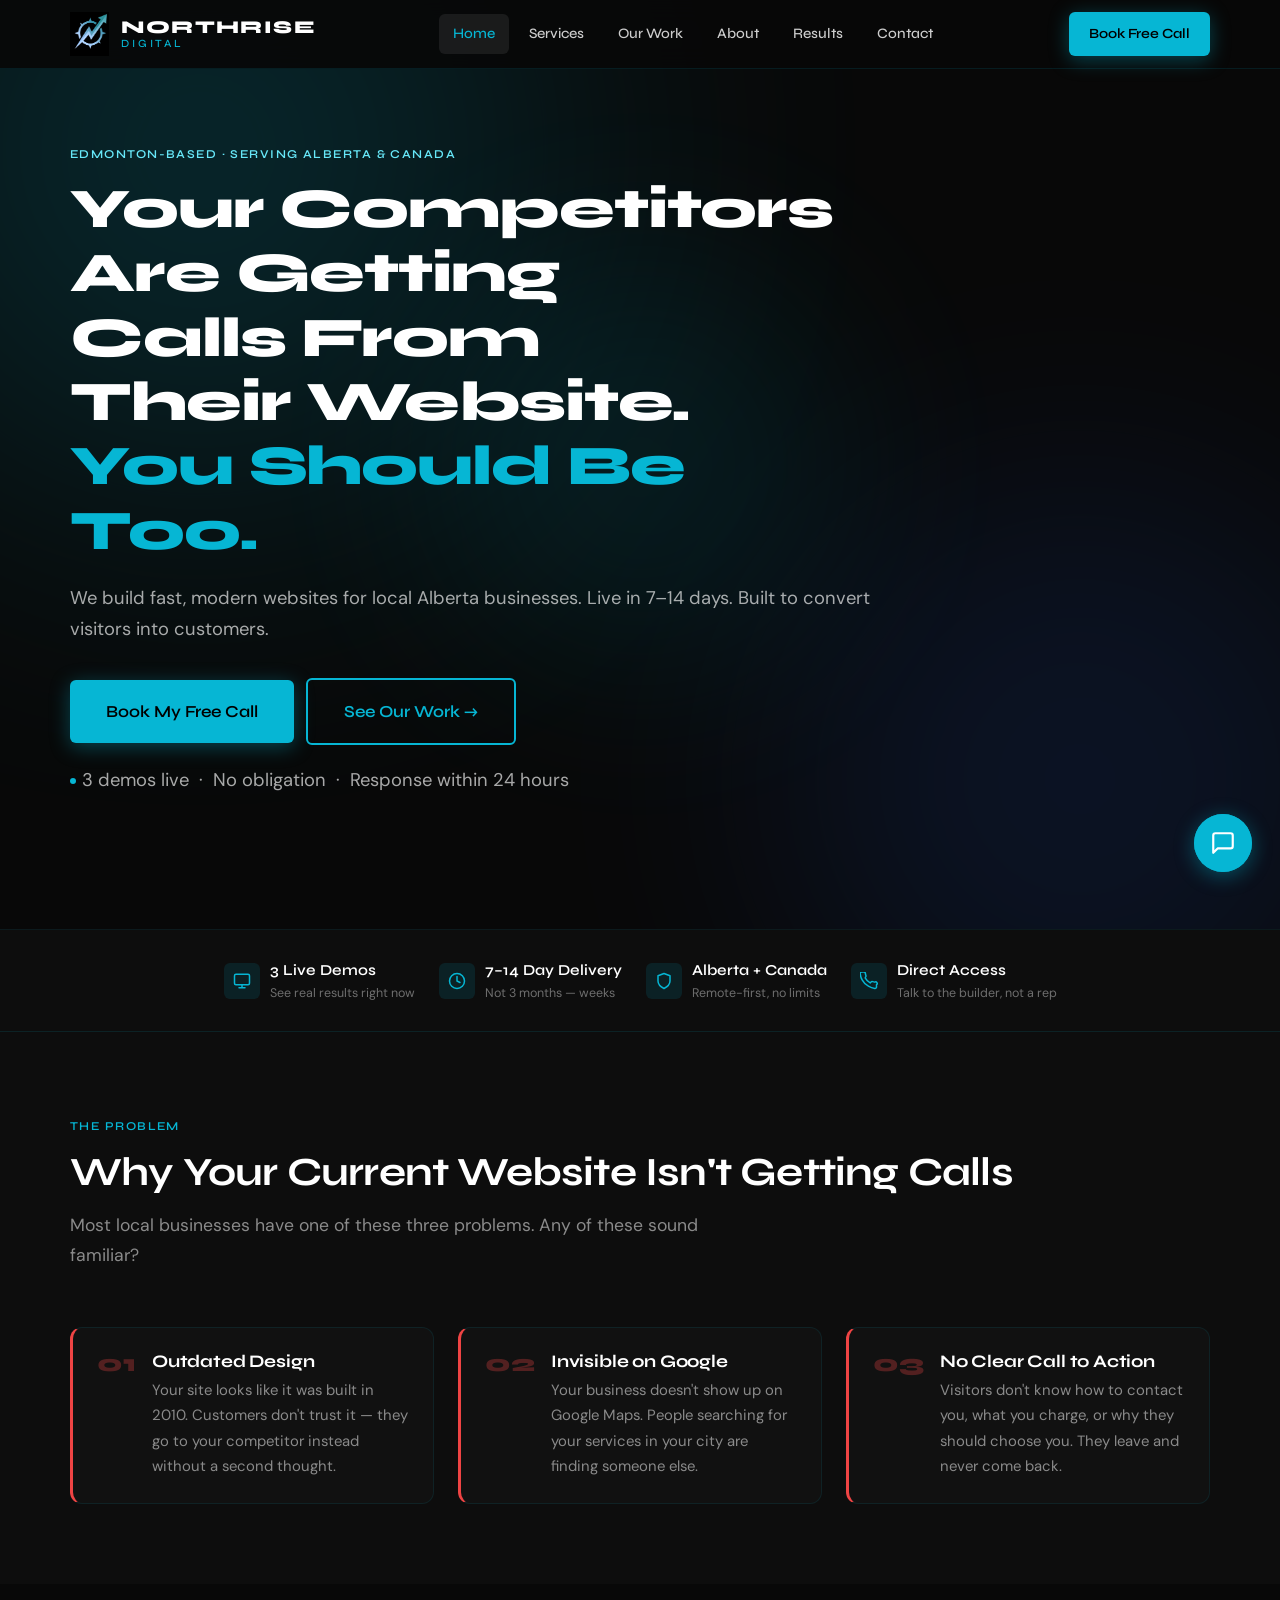
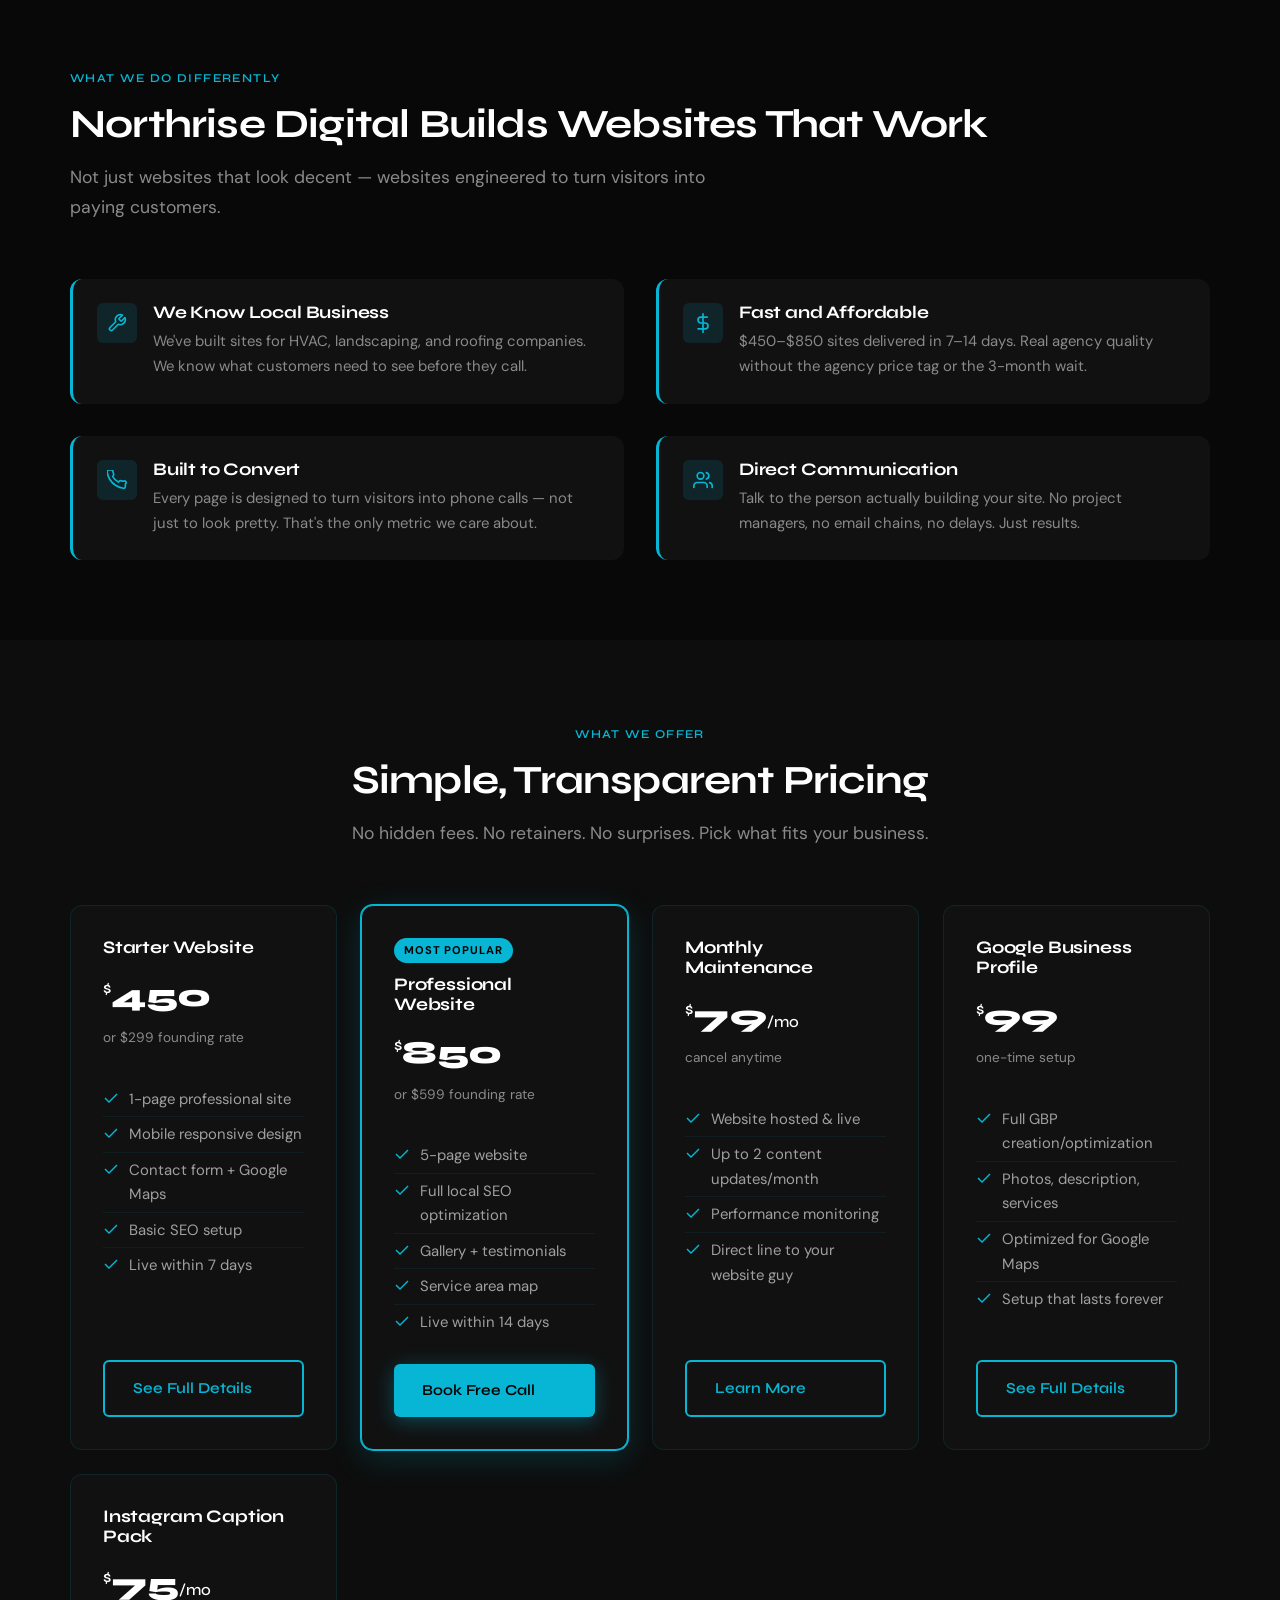
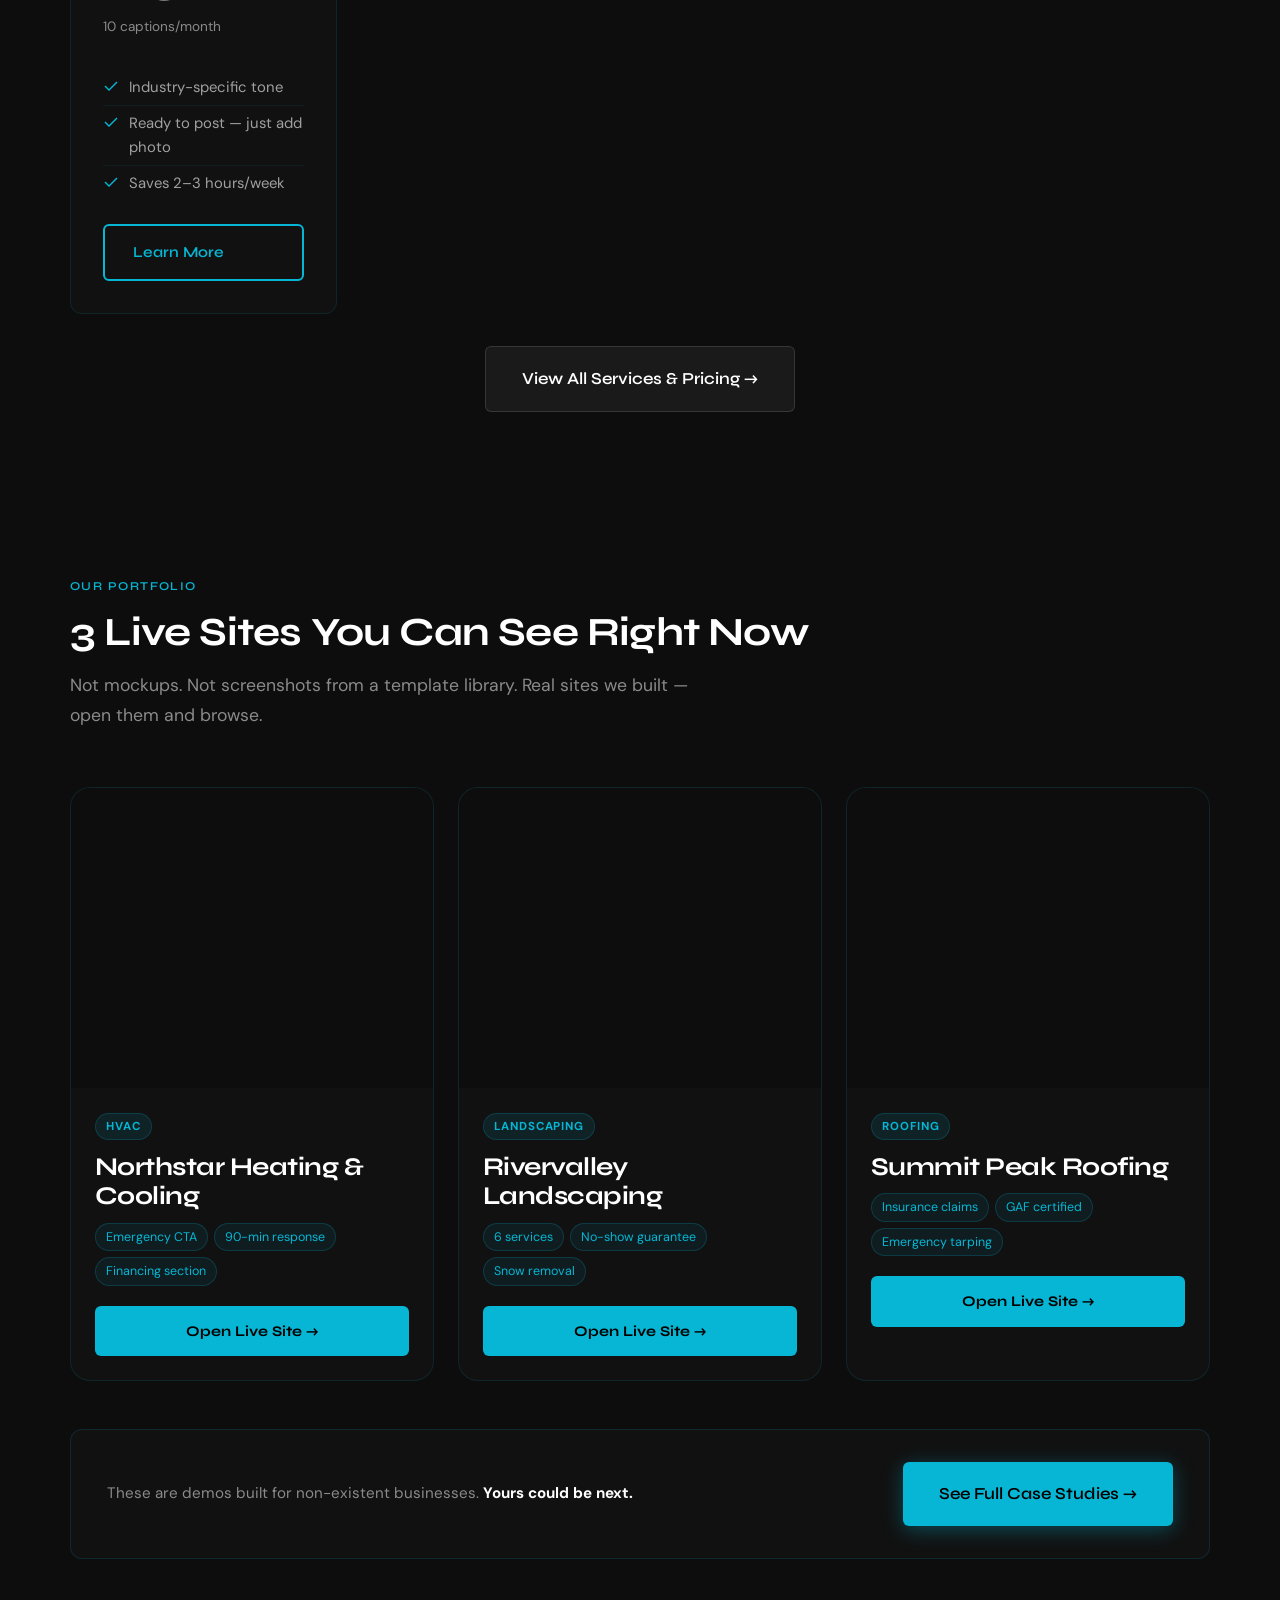
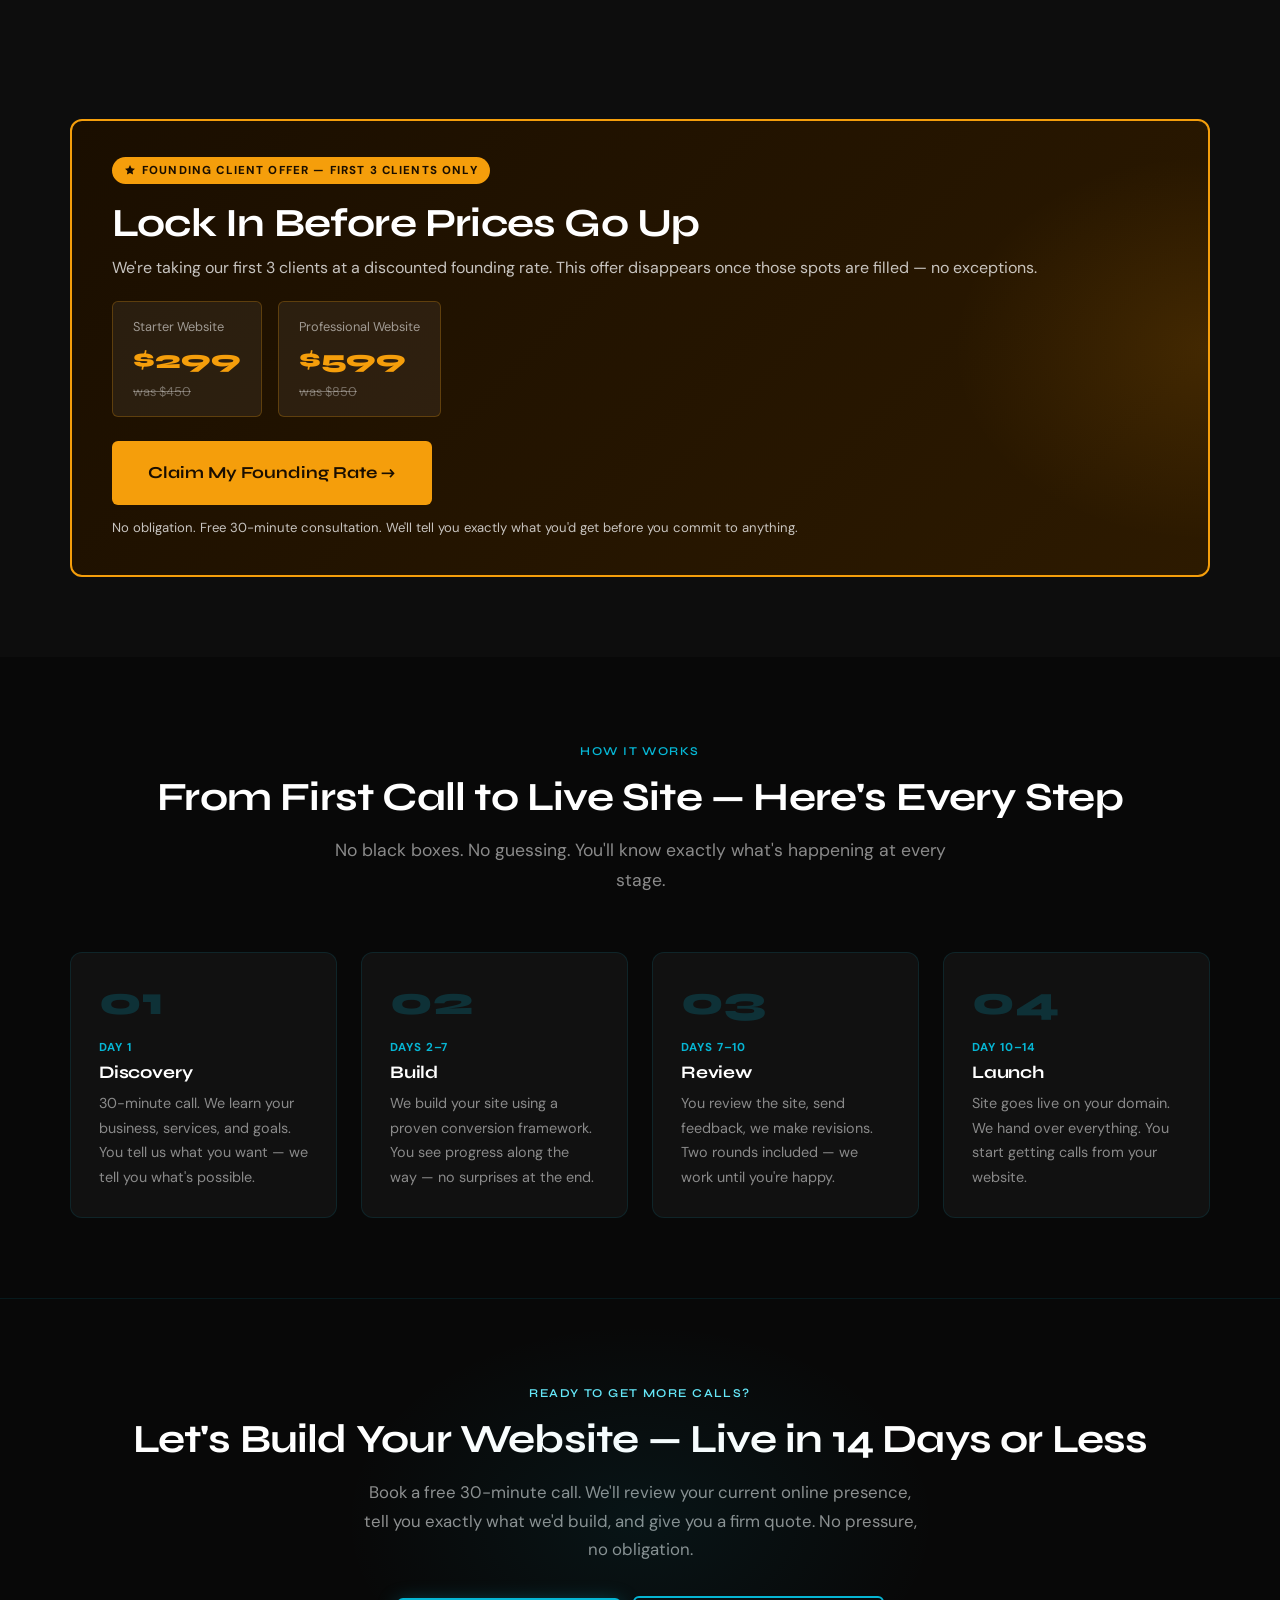
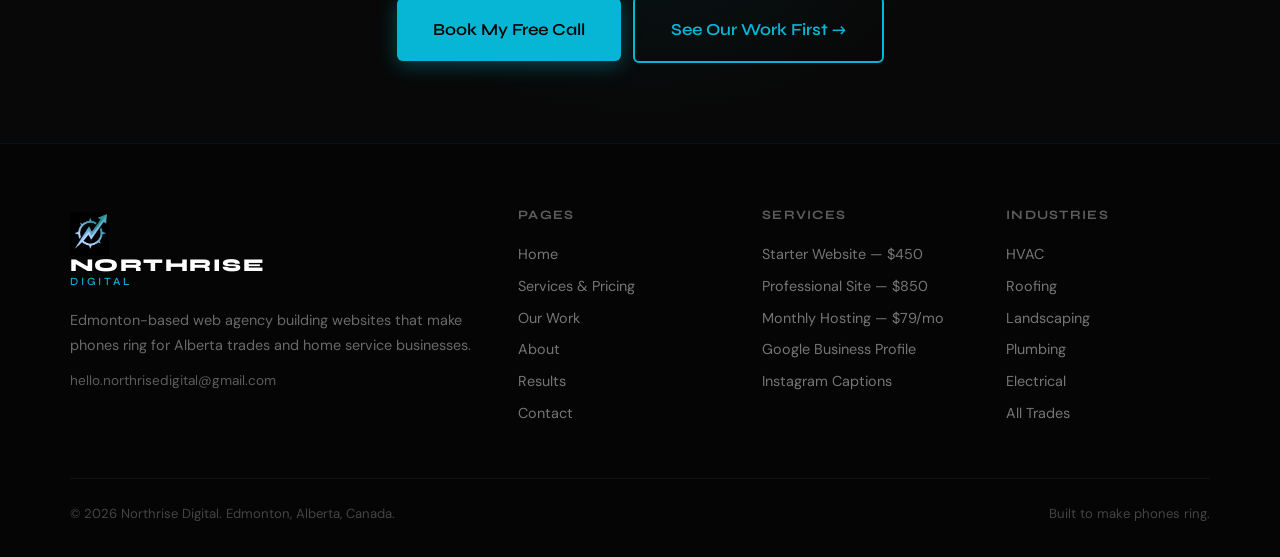
==== index.html @ 8c1fa291 "Initial build: Northrise Digital agency site" ====
<!DOCTYPE html>
<html lang="en">
<head>
  <meta charset="UTF-8">
  <meta name="viewport" content="width=device-width, initial-scale=1.0">
  <title>Web Design for Alberta Trades &amp; Home Service Businesses | Northrise Digital</title>
  <meta name="description" content="Edmonton agency building websites for Alberta trades and home service businesses. Sites from $450, live in 7 days. HVAC, roofing, landscaping specialists.">
  <meta name="keywords" content="web design Edmonton, web design Alberta, website for HVAC company, website for roofing company, trades website design, affordable website Edmonton">
  <link rel="canonical" href="https://northrisedigital.ca/index.html">

  <!-- Open Graph -->
  <meta property="og:type" content="website">
  <meta property="og:url" content="https://northrisedigital.ca/">
  <meta property="og:title" content="Web Design for Alberta Trades &amp; Home Service Businesses | Northrise Digital">
  <meta property="og:description" content="Edmonton agency building websites for Alberta trades and home service businesses. Sites from $450, live in 7 days.">
  <meta property="og:image" content="https://northrisedigital.ca/og-image.png">
  <!-- Twitter Card -->
  <meta name="twitter:card" content="summary_large_image">
  <meta name="twitter:title" content="Northrise Digital — Websites That Make Phones Ring">
  <meta name="twitter:description" content="Edmonton-based web agency for Alberta trades. Sites from $450, live in 7 days.">

  <!-- Fonts -->
  <link rel="preconnect" href="https://fonts.googleapis.com">
  <link rel="preconnect" href="https://fonts.gstatic.com" crossorigin>
  <link href="https://fonts.googleapis.com/css2?family=Syne:wght@600;700;800&family=DM+Sans:wght@300;400;500;600&display=swap" rel="stylesheet">
  <link rel="stylesheet" href="style.css">

  <!-- Schema: LocalBusiness + ProfessionalService -->
  <script type="application/ld+json">
  {
    "@context": "https://schema.org",
    "@type": ["LocalBusiness", "ProfessionalService"],
    "name": "Northrise Digital",
    "description": "Edmonton-based web design agency building websites for Alberta trades and home service businesses.",
    "url": "https://northrisedigital.ca",
    "email": "hello.northrisedigital@gmail.com",
    "address": {
      "@type": "PostalAddress",
      "addressLocality": "Edmonton",
      "addressRegion": "AB",
      "addressCountry": "CA"
    },
    "areaServed": ["Edmonton", "Calgary", "Red Deer", "Lethbridge", "Medicine Hat", "Grande Prairie", "Fort McMurray", "Alberta", "Canada"],
    "serviceType": "Web Design",
    "priceRange": "$450 – $850",
    "foundingDate": "2026",
    "sameAs": []
  }
  </script>
</head>
<body>

<!-- ===== HEADER ===== -->
<header class="site-header" role="banner">
  <div class="container">
    <div class="header-inner">
      <a href="index.html" class="logo-link">
        <img src="images/logo.png" alt="Northrise Digital" class="logo-img">
        <div class="logo-text-wrap">
          <span class="logo-name">NORTHRISE</span>
          <span class="logo-sub">DIGITAL</span>
        </div>
      </a>
      <nav class="nav" aria-label="Main navigation">
        <a href="index.html">Home</a>
        <a href="services.html">Services</a>
        <a href="work.html">Our Work</a>
        <a href="about.html">About</a>
        <a href="testimonials.html">Results</a>
        <a href="contact.html">Contact</a>
      </nav>
      <a href="contact.html" class="btn btn-primary btn-sm header-cta">Book Free Call</a>
      <button class="hamburger" aria-label="Open menu" aria-expanded="false">
        <span></span><span></span><span></span>
      </button>
    </div>
  </div>
  <nav class="mobile-menu" aria-label="Mobile navigation">
    <a href="index.html">Home</a>
    <a href="services.html">Services</a>
    <a href="work.html">Our Work</a>
    <a href="about.html">About</a>
    <a href="testimonials.html">Results</a>
    <a href="contact.html">Contact</a>
    <a href="contact.html" class="btn btn-primary">Book My Free Call</a>
  </nav>
</header>

<!-- ===== HERO ===== -->
<main>
<section class="hero" aria-labelledby="hero-headline">
  <div class="orb orb-1" aria-hidden="true"></div>
  <div class="orb orb-2" aria-hidden="true"></div>
  <div class="orb orb-3" aria-hidden="true"></div>
  <div class="container">
    <div class="hero-inner">
      <div class="hero-content fade-up">
        <span class="eyebrow eyebrow--light">Edmonton-Based · Serving Alberta &amp; Canada</span>
        <h1 id="hero-headline">Your Competitors Are Getting Calls From Their Website.<br><span>You Should Be Too.</span></h1>
        <p>We build fast, modern websites for local Alberta businesses. Live in 7–14 days. Built to convert visitors into customers.</p>
        <div class="btn-group">
          <a href="contact.html" class="btn btn-primary btn-lg">Book My Free Call</a>
          <a href="work.html" class="btn btn-secondary btn-lg">See Our Work →</a>
        </div>
        <p class="hero-trust">3 demos live &nbsp;·&nbsp; No obligation &nbsp;·&nbsp; Response within 24 hours</p>
      </div>
    </div>
  </div>
</section>

<!-- ===== TRUST BAR ===== -->
<div class="trust-bar fade-up" aria-label="Key facts about Northrise Digital">
  <div class="container">
    <div class="trust-bar-inner">
      <div class="trust-item">
        <div class="trust-item__icon" aria-hidden="true">
          <svg viewBox="0 0 24 24" fill="none" stroke-width="2" stroke-linecap="round" stroke-linejoin="round"><rect x="2" y="3" width="20" height="14" rx="2"/><path d="M8 21h8M12 17v4"/></svg>
        </div>
        <div>
          <div class="trust-item__label">3 Live Demos</div>
          <div class="trust-item__sub">See real results right now</div>
        </div>
      </div>
      <div class="trust-item">
        <div class="trust-item__icon" aria-hidden="true">
          <svg viewBox="0 0 24 24" fill="none" stroke-width="2" stroke-linecap="round" stroke-linejoin="round"><circle cx="12" cy="12" r="10"/><polyline points="12 6 12 12 16 14"/></svg>
        </div>
        <div>
          <div class="trust-item__label">7–14 Day Delivery</div>
          <div class="trust-item__sub">Not 3 months — weeks</div>
        </div>
      </div>
      <div class="trust-item">
        <div class="trust-item__icon" aria-hidden="true">
          <svg viewBox="0 0 24 24" fill="none" stroke-width="2" stroke-linecap="round" stroke-linejoin="round"><path d="M12 22s8-4 8-10V5l-8-3-8 3v7c0 6 8 10 8 10z"/></svg>
        </div>
        <div>
          <div class="trust-item__label">Alberta + Canada</div>
          <div class="trust-item__sub">Remote-first, no limits</div>
        </div>
      </div>
      <div class="trust-item">
        <div class="trust-item__icon" aria-hidden="true">
          <svg viewBox="0 0 24 24" fill="none" stroke-width="2" stroke-linecap="round" stroke-linejoin="round"><path d="M22 16.92v3a2 2 0 01-2.18 2 19.79 19.79 0 01-8.63-3.07A19.5 19.5 0 013.07 10.8 19.79 19.79 0 01.22 2.18 2 2 0 012.18 0h3a2 2 0 012 1.72c.127.96.361 1.903.7 2.81a2 2 0 01-.45 2.11L6.91 7.91a16 16 0 006.61 6.61l1.27-1.27a2 2 0 012.11-.45c.907.339 1.85.573 2.81.7A2 2 0 0122 16.92z"/></svg>
        </div>
        <div>
          <div class="trust-item__label">Direct Access</div>
          <div class="trust-item__sub">Talk to the builder, not a rep</div>
        </div>
      </div>
    </div>
  </div>
</div>

<!-- ===== PROBLEM ===== -->
<section class="section section--light" aria-labelledby="problem-heading">
  <div class="container">
    <div class="section-header fade-up">
      <span class="eyebrow">The Problem</span>
      <h2 id="problem-heading">Why Your Current Website Isn't Getting Calls</h2>
      <p>Most local businesses have one of these three problems. Any of these sound familiar?</p>
    </div>
    <div class="grid-3">
      <div class="pain-card fade-up fade-up-delay-1">
        <div class="pain-card__num">01</div>
        <div>
          <h4>Outdated Design</h4>
          <p>Your site looks like it was built in 2010. Customers don't trust it — they go to your competitor instead without a second thought.</p>
        </div>
      </div>
      <div class="pain-card fade-up fade-up-delay-2">
        <div class="pain-card__num">02</div>
        <div>
          <h4>Invisible on Google</h4>
          <p>Your business doesn't show up on Google Maps. People searching for your services in your city are finding someone else.</p>
        </div>
      </div>
      <div class="pain-card fade-up fade-up-delay-3">
        <div class="pain-card__num">03</div>
        <div>
          <h4>No Clear Call to Action</h4>
          <p>Visitors don't know how to contact you, what you charge, or why they should choose you. They leave and never come back.</p>
        </div>
      </div>
    </div>
  </div>
</section>

<!-- ===== SOLUTION ===== -->
<section class="section" aria-labelledby="solution-heading">
  <div class="container">
    <div class="section-header fade-up">
      <span class="eyebrow">What We Do Differently</span>
      <h2 id="solution-heading">Northrise Digital Builds Websites That Work</h2>
      <p>Not just websites that look decent — websites engineered to turn visitors into paying customers.</p>
    </div>
    <div class="grid-2">
      <div class="solution-card">
        <div class="solution-card__icon" aria-hidden="true">
          <svg viewBox="0 0 24 24" fill="none" stroke-width="2" stroke-linecap="round" stroke-linejoin="round"><path d="M14.7 6.3a1 1 0 000 1.4l1.6 1.6a1 1 0 001.4 0l3.77-3.77a6 6 0 01-7.94 7.94l-6.91 6.91a2.12 2.12 0 01-3-3l6.91-6.91a6 6 0 017.94-7.94l-3.76 3.76z"/></svg>
        </div>
        <div>
          <h4>We Know Local Business</h4>
          <p>We've built sites for HVAC, landscaping, and roofing companies. We know what customers need to see before they call.</p>
        </div>
      </div>
      <div class="solution-card">
        <div class="solution-card__icon" aria-hidden="true">
          <svg viewBox="0 0 24 24" fill="none" stroke-width="2" stroke-linecap="round" stroke-linejoin="round"><line x1="12" y1="1" x2="12" y2="23"/><path d="M17 5H9.5a3.5 3.5 0 000 7h5a3.5 3.5 0 010 7H6"/></svg>
        </div>
        <div>
          <h4>Fast and Affordable</h4>
          <p>$450–$850 sites delivered in 7–14 days. Real agency quality without the agency price tag or the 3-month wait.</p>
        </div>
      </div>
      <div class="solution-card">
        <div class="solution-card__icon" aria-hidden="true">
          <svg viewBox="0 0 24 24" fill="none" stroke-width="2" stroke-linecap="round" stroke-linejoin="round"><path d="M22 16.92v3a2 2 0 01-2.18 2 19.79 19.79 0 01-8.63-3.07A19.5 19.5 0 013.07 10.8 19.79 19.79 0 01.22 2.18 2 2 0 012.18 0h3a2 2 0 012 1.72c.127.96.361 1.903.7 2.81a2 2 0 01-.45 2.11L6.91 7.91a16 16 0 006.61 6.61l1.27-1.27a2 2 0 012.11-.45c.907.339 1.85.573 2.81.7A2 2 0 0122 16.92z"/></svg>
        </div>
        <div>
          <h4>Built to Convert</h4>
          <p>Every page is designed to turn visitors into phone calls — not just to look pretty. That's the only metric we care about.</p>
        </div>
      </div>
      <div class="solution-card">
        <div class="solution-card__icon" aria-hidden="true">
          <svg viewBox="0 0 24 24" fill="none" stroke-width="2" stroke-linecap="round" stroke-linejoin="round"><path d="M17 21v-2a4 4 0 00-4-4H5a4 4 0 00-4 4v2"/><circle cx="9" cy="7" r="4"/><path d="M23 21v-2a4 4 0 00-3-3.87M16 3.13a4 4 0 010 7.75"/></svg>
        </div>
        <div>
          <h4>Direct Communication</h4>
          <p>Talk to the person actually building your site. No project managers, no email chains, no delays. Just results.</p>
        </div>
      </div>
    </div>
  </div>
</section>

<!-- ===== SERVICES OVERVIEW ===== -->
<section class="section section--light" aria-labelledby="services-heading">
  <div class="container">
    <div class="section-header text-center fade-up">
      <span class="eyebrow">What We Offer</span>
      <h2 id="services-heading">Simple, Transparent Pricing</h2>
      <p>No hidden fees. No retainers. No surprises. Pick what fits your business.</p>
    </div>
    <div class="grid-3" style="grid-template-columns: repeat(auto-fit, minmax(240px, 1fr));">
      <div class="service-card">
        <h4>Starter Website</h4>
        <div class="service-card__price"><sup>$</sup>450</div>
        <div class="service-card__price-note">or $299 founding rate</div>
        <ul class="service-card__features">
          <li>1-page professional site</li>
          <li>Mobile responsive design</li>
          <li>Contact form + Google Maps</li>
          <li>Basic SEO setup</li>
          <li>Live within 7 days</li>
        </ul>
        <a href="services.html" class="btn btn-outline">See Full Details</a>
      </div>
      <div class="service-card service-card--featured">
        <span class="service-card__badge">Most Popular</span>
        <h4>Professional Website</h4>
        <div class="service-card__price"><sup>$</sup>850</div>
        <div class="service-card__price-note">or $599 founding rate</div>
        <ul class="service-card__features">
          <li>5-page website</li>
          <li>Full local SEO optimization</li>
          <li>Gallery + testimonials</li>
          <li>Service area map</li>
          <li>Live within 14 days</li>
        </ul>
        <a href="contact.html" class="btn btn-primary">Book Free Call</a>
      </div>
      <div class="service-card">
        <h4>Monthly Maintenance</h4>
        <div class="service-card__price"><sup>$</sup>79<span style="font-size:1rem;font-weight:500">/mo</span></div>
        <div class="service-card__price-note">cancel anytime</div>
        <ul class="service-card__features">
          <li>Website hosted &amp; live</li>
          <li>Up to 2 content updates/month</li>
          <li>Performance monitoring</li>
          <li>Direct line to your website guy</li>
        </ul>
        <a href="services.html" class="btn btn-outline">Learn More</a>
      </div>
      <div class="service-card">
        <h4>Google Business Profile</h4>
        <div class="service-card__price"><sup>$</sup>99</div>
        <div class="service-card__price-note">one-time setup</div>
        <ul class="service-card__features">
          <li>Full GBP creation/optimization</li>
          <li>Photos, description, services</li>
          <li>Optimized for Google Maps</li>
          <li>Setup that lasts forever</li>
        </ul>
        <a href="services.html" class="btn btn-outline">See Full Details</a>
      </div>
      <div class="service-card">
        <h4>Instagram Caption Pack</h4>
        <div class="service-card__price"><sup>$</sup>75<span style="font-size:1rem;font-weight:500">/mo</span></div>
        <div class="service-card__price-note">10 captions/month</div>
        <ul class="service-card__features">
          <li>Industry-specific tone</li>
          <li>Ready to post — just add photo</li>
          <li>Saves 2–3 hours/week</li>
        </ul>
        <a href="services.html" class="btn btn-outline">Learn More</a>
      </div>
    </div>
    <div class="text-center mt-32">
      <a href="services.html" class="btn btn-navy btn-lg">View All Services &amp; Pricing →</a>
    </div>
  </div>
</section>

<!-- ===== FEATURED WORK ===== -->
<section class="section section--light" aria-labelledby="work-heading">
  <div class="container">
    <div class="section-header fade-up">
      <span class="eyebrow">Our Portfolio</span>
      <h2 id="work-heading">3 Live Sites You Can See Right Now</h2>
      <p>Not mockups. Not screenshots from a template library. Real sites we built — open them and browse.</p>
    </div>
    <div class="grid-3">
      <div class="work-card fade-up fade-up-delay-1">
        <iframe
          class="work-card__preview"
          src="https://demo-hvac-northstar.vercel.app/"
          title="Northstar Heating &amp; Cooling HVAC website"
          loading="lazy"
          sandbox="allow-scripts allow-same-origin"
        ></iframe>
        <div class="work-card__body">
          <span class="work-card__tag">HVAC</span>
          <h3>Northstar Heating &amp; Cooling</h3>
          <div class="work-card__features">
            <span class="work-card__feature">Emergency CTA</span>
            <span class="work-card__feature">90-min response</span>
            <span class="work-card__feature">Financing section</span>
          </div>
          <a href="https://demo-hvac-northstar.vercel.app/" target="_blank" rel="noopener" class="work-card__cta">Open Live Site →</a>
        </div>
      </div>
      <div class="work-card fade-up fade-up-delay-2">
        <iframe
          class="work-card__preview"
          src="https://demo-landscaping-rivervalley.vercel.app/"
          title="Rivervalley Landscaping website"
          loading="lazy"
          sandbox="allow-scripts allow-same-origin"
        ></iframe>
        <div class="work-card__body">
          <span class="work-card__tag">Landscaping</span>
          <h3>Rivervalley Landscaping</h3>
          <div class="work-card__features">
            <span class="work-card__feature">6 services</span>
            <span class="work-card__feature">No-show guarantee</span>
            <span class="work-card__feature">Snow removal</span>
          </div>
          <a href="https://demo-landscaping-rivervalley.vercel.app/" target="_blank" rel="noopener" class="work-card__cta">Open Live Site →</a>
        </div>
      </div>
      <div class="work-card fade-up fade-up-delay-3">
        <iframe
          class="work-card__preview"
          src="https://demo-roofing-summitpeak.vercel.app/"
          title="Summit Peak Roofing website"
          loading="lazy"
          sandbox="allow-scripts allow-same-origin"
        ></iframe>
        <div class="work-card__body">
          <span class="work-card__tag">Roofing</span>
          <h3>Summit Peak Roofing</h3>
          <div class="work-card__features">
            <span class="work-card__feature">Insurance claims</span>
            <span class="work-card__feature">GAF certified</span>
            <span class="work-card__feature">Emergency tarping</span>
          </div>
          <a href="https://demo-roofing-summitpeak.vercel.app/" target="_blank" rel="noopener" class="work-card__cta">Open Live Site →</a>
        </div>
      </div>
    </div>
    <div class="work-cta-strip fade-up">
      <p>These are demos built for non-existent businesses. <strong>Yours could be next.</strong></p>
      <a href="work.html" class="btn btn-primary btn-lg">See Full Case Studies →</a>
    </div>
  </div>
</section>

<!-- ===== FOUNDING OFFER ===== -->
<section class="section section--light" aria-labelledby="founding-heading">
  <div class="container">
    <div class="founding-banner">
      <div class="founding-banner__tag">
        <svg width="12" height="12" viewBox="0 0 24 24" fill="currentColor"><path d="M12 2l3.09 6.26L22 9.27l-5 4.87 1.18 6.88L12 17.77l-6.18 3.25L7 14.14 2 9.27l6.91-1.01L12 2z"/></svg>
        Founding Client Offer — First 3 Clients Only
      </div>
      <h2 id="founding-heading">Lock In Before Prices Go Up</h2>
      <p>We're taking our first 3 clients at a discounted founding rate. This offer disappears once those spots are filled — no exceptions.</p>
      <div class="founding-prices">
        <div class="founding-price">
          <div class="founding-price__label">Starter Website</div>
          <div class="founding-price__amount">$299</div>
          <div class="founding-price__was">was $450</div>
        </div>
        <div class="founding-price">
          <div class="founding-price__label">Professional Website</div>
          <div class="founding-price__amount">$599</div>
          <div class="founding-price__was">was $850</div>
        </div>
      </div>
      <a href="contact.html" class="btn btn-gold btn-lg">Claim My Founding Rate →</a>
      <p class="founding-banner__note">No obligation. Free 30-minute consultation. We'll tell you exactly what you'd get before you commit to anything.</p>
    </div>
  </div>
</section>

<!-- ===== PROCESS ===== -->
<section class="section" aria-labelledby="process-heading">
  <div class="container">
    <div class="section-header text-center fade-up">
      <span class="eyebrow">How It Works</span>
      <h2 id="process-heading">From First Call to Live Site — Here's Every Step</h2>
      <p>No black boxes. No guessing. You'll know exactly what's happening at every stage.</p>
    </div>
    <div class="process-steps">
      <div class="process-step fade-up fade-up-delay-1">
        <div class="process-step__num">01</div>
        <span class="process-step__day">Day 1</span>
        <h4>Discovery</h4>
        <p>30-minute call. We learn your business, services, and goals. You tell us what you want — we tell you what's possible.</p>
      </div>
      <div class="process-step fade-up fade-up-delay-2">
        <div class="process-step__num">02</div>
        <span class="process-step__day">Days 2–7</span>
        <h4>Build</h4>
        <p>We build your site using a proven conversion framework. You see progress along the way — no surprises at the end.</p>
      </div>
      <div class="process-step fade-up fade-up-delay-3">
        <div class="process-step__num">03</div>
        <span class="process-step__day">Days 7–10</span>
        <h4>Review</h4>
        <p>You review the site, send feedback, we make revisions. Two rounds included — we work until you're happy.</p>
      </div>
      <div class="process-step fade-up fade-up-delay-4">
        <div class="process-step__num">04</div>
        <span class="process-step__day">Day 10–14</span>
        <h4>Launch</h4>
        <p>Site goes live on your domain. We hand over everything. You start getting calls from your website.</p>
      </div>
    </div>
  </div>
</section>

<!-- ===== FINAL CTA ===== -->
<section class="cta-section" aria-labelledby="cta-heading">
  <div class="container">
    <span class="eyebrow eyebrow--light">Ready to Get More Calls?</span>
    <h2 id="cta-heading">Let's Build Your Website — Live in 14 Days or Less</h2>
    <p>Book a free 30-minute call. We'll review your current online presence, tell you exactly what we'd build, and give you a firm quote. No pressure, no obligation.</p>
    <div class="btn-group" style="justify-content:center">
      <a href="contact.html" class="btn btn-primary btn-lg">Book My Free Call</a>
      <a href="work.html" class="btn btn-secondary btn-lg">See Our Work First →</a>
    </div>
  </div>
</section>
</main>

<!-- ===== FOOTER ===== -->
<footer class="site-footer" role="contentinfo">
  <div class="container">
    <div class="footer-grid">
      <div class="footer-col">
        <a href="index.html" class="logo-link" style="margin-bottom:16px;">
          <img src="images/logo.png" alt="Northrise Digital" class="logo-img">
          <div class="logo-text-wrap">
            <span class="logo-name">NORTHRISE</span>
            <span class="logo-sub">DIGITAL</span>
          </div>
        </a>
        <p>Edmonton-based web agency building websites that make phones ring for Alberta trades and home service businesses.</p>
        <p style="margin-top:12px;font-size:.85rem;color:rgba(255,255,255,.35)">hello.northrisedigital@gmail.com</p>
      </div>
      <div class="footer-col">
        <h4>Pages</h4>
        <a href="index.html">Home</a>
        <a href="services.html">Services &amp; Pricing</a>
        <a href="work.html">Our Work</a>
        <a href="about.html">About</a>
        <a href="testimonials.html">Results</a>
        <a href="contact.html">Contact</a>
      </div>
      <div class="footer-col">
        <h4>Services</h4>
        <a href="services.html#starter">Starter Website — $450</a>
        <a href="services.html#professional">Professional Site — $850</a>
        <a href="services.html#maintenance">Monthly Hosting — $79/mo</a>
        <a href="services.html#gbp">Google Business Profile</a>
        <a href="services.html#instagram">Instagram Captions</a>
      </div>
      <div class="footer-col">
        <h4>Industries</h4>
        <a href="work.html">HVAC</a>
        <a href="work.html">Roofing</a>
        <a href="work.html">Landscaping</a>
        <a href="services.html">Plumbing</a>
        <a href="services.html">Electrical</a>
        <a href="services.html">All Trades</a>
      </div>
    </div>
    <div class="footer-bottom">
      <p>&copy; 2026 Northrise Digital. Edmonton, Alberta, Canada.</p>
      <p>Built to make phones ring.</p>
    </div>
  </div>
</footer>

<script src="script.js"></script>
</body>
</html>
---- style.css ----
/* ============================================================
   NORTHRISE DIGITAL — style.css
   Stack: Vanilla CSS, mobile-first, no frameworks
   ============================================================ */

/* --- Google Fonts --- */
@import url('https://fonts.googleapis.com/css2?family=Syne:wght@600;700;800&family=DM+Sans:wght@300;400;500;600&display=swap');

/* --- Custom Properties --- */
:root {
  --navy:       #0F2540;
  --teal:       #06B6D4;
  --teal-dark:  #0891B2;
  --teal-light: #67E8F9;
  --white:      #FFFFFF;
  --bg-light:   #F8F9FA;
  --bg-dark:    #080808;
  --text-dark:  #FFFFFF;
  --text-muted: #8A8A8A;
  --gold:       #F59E0B;
  --gold-light: #FEF3C7;

  --font-head: 'Syne', sans-serif;
  --font-body: 'DM Sans', sans-serif;

  --shadow-sm:  0 2px 8px rgba(0,0,0,.3), 0 1px 3px rgba(0,0,0,.2);
  --shadow-md:  0 4px 20px rgba(0,0,0,.4), 0 2px 6px rgba(0,0,0,.25);
  --shadow-lg:  0 8px 40px rgba(0,0,0,.5), 0 4px 12px rgba(0,0,0,.3);
  --shadow-teal: 0 4px 20px rgba(6,182,212,.35);

  --radius-sm: 6px;
  --radius-md: 12px;
  --radius-lg: 20px;

  --transition-fast: 150ms ease;
  --transition-med:  250ms ease;
}

/* --- Reset --- */
*, *::before, *::after { box-sizing: border-box; margin: 0; padding: 0; }
html { scroll-behavior: smooth; -webkit-text-size-adjust: 100%; }
body {
  font-family: var(--font-body);
  font-size: 1rem;
  line-height: 1.65;
  color: #A0A0A0;
  background: #080808;
  overflow-x: hidden;
}
img, iframe { max-width: 100%; display: block; }
a { color: inherit; text-decoration: none; }
ul { list-style: none; }
button { cursor: pointer; font-family: inherit; border: none; background: none; }
input, textarea, select {
  font-family: var(--font-body);
  font-size: 1rem;
}

/* --- Typography --- */
h1, h2, h3, h4, h5 {
  font-family: var(--font-head);
  font-weight: 700;
  line-height: 1.15;
  letter-spacing: -0.02em;
  color: #FFFFFF;
}
h1 { font-size: clamp(2rem, 5vw, 3.5rem); font-weight: 800; }
h2 { font-size: clamp(1.6rem, 3.5vw, 2.5rem); }
h3 { font-size: clamp(1.2rem, 2.5vw, 1.6rem); }
h4 { font-size: 1.1rem; letter-spacing: -0.01em; }
p  { line-height: 1.7; font-family: var(--font-body); }
li { font-family: var(--font-body); }

.eyebrow {
  display: inline-block;
  font-family: var(--font-head);
  font-size: .75rem;
  font-weight: 600;
  letter-spacing: .12em;
  text-transform: uppercase;
  color: var(--teal);
  margin-bottom: .75rem;
}
.eyebrow--light { color: var(--teal-light); }

/* --- Layout --- */
.container {
  width: 100%;
  max-width: 1180px;
  margin: 0 auto;
  padding: 0 20px;
}
.section { padding: 80px 0; }
.section--dark  { background: #080808; }
.section--navy  { background: #0D0D0D; }
.section--light { background: #0D0D0D; }

.grid-2 { display: grid; gap: 32px; }
.grid-3 { display: grid; gap: 24px; }
.grid-4 { display: grid; gap: 20px; }

@media (min-width: 640px)  { .grid-3 { grid-template-columns: repeat(2, 1fr); } }
@media (min-width: 900px)  { .grid-3 { grid-template-columns: repeat(3, 1fr); } }
@media (min-width: 640px)  { .grid-4 { grid-template-columns: repeat(2, 1fr); } }
@media (min-width: 900px)  { .grid-4 { grid-template-columns: repeat(4, 1fr); } }
@media (min-width: 760px)  { .grid-2 { grid-template-columns: repeat(2, 1fr); } }

.text-center { text-align: center; }
.text-white  { color: var(--white) !important; }
.text-teal   { color: var(--teal); }
.text-muted  { color: var(--text-muted); }

.section-header { margin-bottom: 56px; }
.section-header h2 { margin-bottom: 16px; }
.section-header p  { font-size: 1.1rem; color: var(--text-muted); max-width: 640px; }
.section-header.text-center p { margin: 0 auto; }

/* --- Buttons --- */
.btn {
  display: inline-flex;
  align-items: center;
  gap: 8px;
  padding: 14px 28px;
  border-radius: var(--radius-sm);
  font-family: var(--font-head);
  font-size: .95rem;
  font-weight: 600;
  transition: transform var(--transition-fast), opacity var(--transition-fast), box-shadow var(--transition-fast);
  white-space: nowrap;
}
.btn:focus-visible { outline: 3px solid var(--teal); outline-offset: 3px; }
.btn:active { transform: translateY(1px); }

.btn-primary {
  background: var(--teal);
  color: #000000;
  box-shadow: var(--shadow-teal);
}
.btn-primary:hover { background: var(--teal-dark); box-shadow: 0 6px 28px rgba(6,182,212,.45); transform: translateY(-1px); }

.btn-secondary {
  background: transparent;
  color: var(--teal);
  border: 2px solid var(--teal);
}
.btn-secondary:hover { border-color: var(--teal-dark); background: rgba(6,182,212,.08); color: var(--teal-light); transform: translateY(-1px); }

.btn-outline {
  background: transparent;
  color: var(--teal);
  border: 2px solid var(--teal);
}
.btn-outline:hover { background: var(--teal); color: #000000; transform: translateY(-1px); }

.btn-navy {
  background: #1a1a1a;
  color: var(--white);
  border: 1px solid rgba(255,255,255,.12);
}
.btn-navy:hover { background: #242424; transform: translateY(-1px); box-shadow: var(--shadow-md); }

.btn-gold {
  background: var(--gold);
  color: #1a0e00;
  font-weight: 700;
}
.btn-gold:hover { background: #d97706; transform: translateY(-1px); box-shadow: 0 4px 20px rgba(245,158,11,.35); }

.btn-lg  { padding: 18px 36px; font-size: 1.05rem; }
.btn-sm  { padding: 10px 20px; font-size: .875rem; }

.btn-group { display: flex; flex-wrap: wrap; gap: 12px; align-items: center; }

/* --- Logo SVG --- */
.logo {
  display: flex;
  align-items: center;
  gap: 10px;
  text-decoration: none;
}
.logo__icon {
  width: 36px;
  height: 36px;
  flex-shrink: 0;
}
.logo__text { display: flex; flex-direction: column; line-height: 1; }
.logo__name {
  font-family: var(--font-head);
  font-size: 1.05rem;
  font-weight: 800;
  letter-spacing: .04em;
  color: var(--white);
}
.logo__sub {
  font-family: var(--font-head);
  font-size: .6rem;
  font-weight: 500;
  letter-spacing: .18em;
  text-transform: uppercase;
  color: var(--teal);
  margin-top: 1px;
}

/* Dark variant (for light backgrounds) */
.logo--dark .logo__name { color: var(--navy); }

/* --- Header logo with image --- */
.logo-link {
  display: flex;
  align-items: center;
  gap: 12px;
  text-decoration: none;
}
.logo-img {
  height: 44px;
  width: auto;
  filter: invert(1) hue-rotate(180deg);
}
.logo-text-wrap {
  display: flex;
  flex-direction: column;
  line-height: 1.1;
}
.logo-name {
  font-family: 'Syne', sans-serif;
  font-size: 18px;
  font-weight: 800;
  color: #FFFFFF;
  letter-spacing: 0.08em;
}
.logo-sub {
  font-family: 'Syne', sans-serif;
  font-size: 11px;
  font-weight: 500;
  color: #06B6D4;
  letter-spacing: 0.25em;
}

/* --- Header / Nav --- */
.site-header {
  position: fixed;
  top: 0; left: 0; right: 0;
  z-index: 900;
  background: rgba(8,8,8,.92);
  backdrop-filter: blur(12px);
  -webkit-backdrop-filter: blur(12px);
  border-bottom: 1px solid rgba(6,182,212,.12);
  transition: background var(--transition-med), box-shadow var(--transition-med);
}
.site-header.scrolled {
  background: rgba(8,8,8,.98);
  box-shadow: 0 2px 20px rgba(0,0,0,.5);
}
.header-inner {
  display: flex;
  align-items: center;
  justify-content: space-between;
  height: 68px;
}
.nav {
  display: none;
  gap: 6px;
}
.nav a {
  font-family: var(--font-head);
  font-size: .9rem;
  font-weight: 500;
  color: rgba(255,255,255,.8);
  padding: 8px 14px;
  border-radius: var(--radius-sm);
  transition: color var(--transition-fast), background var(--transition-fast);
}
.nav a:hover, .nav a.active { color: var(--white); background: rgba(255,255,255,.08); }
.nav a.active { color: var(--teal); }

.header-cta { display: none; }

.hamburger {
  display: flex;
  flex-direction: column;
  gap: 5px;
  padding: 8px;
  border-radius: var(--radius-sm);
}
.hamburger span {
  display: block;
  width: 22px;
  height: 2px;
  background: var(--white);
  border-radius: 2px;
  transition: transform var(--transition-med), opacity var(--transition-fast);
}
.hamburger.open span:nth-child(1) { transform: translateY(7px) rotate(45deg); }
.hamburger.open span:nth-child(2) { opacity: 0; }
.hamburger.open span:nth-child(3) { transform: translateY(-7px) rotate(-45deg); }

.mobile-menu {
  display: none;
  flex-direction: column;
  gap: 4px;
  padding: 16px 20px 20px;
  border-top: 1px solid rgba(255,255,255,.08);
  background: rgba(8,8,8,.98);
}
.mobile-menu.open { display: flex; }
.mobile-menu a {
  font-family: var(--font-head);
  font-size: 1rem;
  font-weight: 500;
  color: rgba(255,255,255,.8);
  padding: 12px 16px;
  border-radius: var(--radius-sm);
  transition: color var(--transition-fast), background var(--transition-fast);
}
.mobile-menu a:hover { color: var(--white); background: rgba(255,255,255,.08); }
.mobile-menu .btn { margin-top: 8px; justify-content: center; }

@media (min-width: 900px) {
  .nav { display: flex; }
  .header-cta { display: flex; }
  .hamburger { display: none; }
}

/* --- Hero --- */
.hero {
  padding: 140px 0 100px;
  background: #080808;
  position: relative;
  overflow: hidden;
}
.hero-inner {
  position: relative;
  z-index: 1;
  display: grid;
  gap: 56px;
  align-items: center;
}
.hero-content { max-width: 800px; position: relative; z-index: 1; }
.hero-content h1 {
  color: var(--white);
  margin-bottom: 20px;
  text-wrap: balance;
}
.hero-content h1 span { color: var(--teal); }
.hero-content p {
  font-size: 1.15rem;
  color: rgba(255,255,255,.65);
  margin-bottom: 32px;
  line-height: 1.7;
}
.hero-trust {
  margin-top: 20px;
  font-size: .875rem;
  color: rgba(255,255,255,.4);
  display: flex;
  align-items: center;
  gap: 6px;
}
.hero-trust::before {
  content: '';
  display: inline-block;
  width: 6px; height: 6px;
  border-radius: 50%;
  background: var(--teal);
}

/* --- Hero Orbs --- */
.orb {
  position: absolute;
  border-radius: 50%;
  pointer-events: none;
  z-index: 0;
}
.orb-1 {
  width: 700px;
  height: 700px;
  background: #06B6D4;
  opacity: 0.18;
  filter: blur(150px);
  top: -200px;
  left: -150px;
  animation: floatOrb1 12s ease-in-out infinite alternate;
}
.orb-2 {
  width: 600px;
  height: 600px;
  background: #2563EB;
  opacity: 0.12;
  filter: blur(130px);
  bottom: -150px;
  right: -100px;
  animation: floatOrb2 15s ease-in-out infinite alternate;
}
.orb-3 {
  width: 400px;
  height: 400px;
  background: #06B6D4;
  opacity: 0.10;
  filter: blur(100px);
  top: 50%;
  left: 50%;
  transform: translate(-50%, -50%);
  animation: floatOrb3 10s ease-in-out infinite alternate;
}
@keyframes floatOrb1 {
  from { transform: translate(0, 0); }
  to   { transform: translate(60px, 80px); }
}
@keyframes floatOrb2 {
  from { transform: translate(0, 0); }
  to   { transform: translate(-80px, -60px); }
}
@keyframes floatOrb3 {
  from { transform: translate(-50%, -50%); }
  to   { transform: translate(-40%, -40%); }
}

/* --- Trust Bar --- */
.trust-bar {
  background: #0D0D0D;
  padding: 28px 0;
  border-bottom: 1px solid rgba(6,182,212,.12);
  border-top: 1px solid rgba(6,182,212,.08);
}
.trust-bar-inner {
  display: flex;
  flex-wrap: wrap;
  gap: 24px;
  justify-content: center;
  align-items: center;
}
.trust-item {
  display: flex;
  align-items: center;
  gap: 10px;
}
.trust-item__icon {
  width: 36px; height: 36px;
  background: rgba(6,182,212,.12);
  border-radius: var(--radius-sm);
  display: flex;
  align-items: center;
  justify-content: center;
  flex-shrink: 0;
}
.trust-item__icon svg { width: 18px; height: 18px; stroke: var(--teal); }
.trust-item__label {
  font-family: var(--font-head);
  font-size: .95rem;
  font-weight: 600;
  color: var(--white);
}
.trust-item__sub {
  font-size: .78rem;
  color: rgba(255,255,255,.4);
}

/* --- Cards --- */
.card {
  background: #111111;
  border-radius: var(--radius-md);
  padding: 28px;
  box-shadow: none;
  border: 1px solid rgba(6,182,212,.12);
  transition: transform var(--transition-med), box-shadow var(--transition-med), border-color var(--transition-med);
}
.card:hover { transform: translateY(-4px); box-shadow: 0 0 0 1px rgba(6,182,212,.3), 0 8px 32px rgba(6,182,212,.12); border-color: rgba(6,182,212,.3); }

.card__icon {
  width: 48px; height: 48px;
  background: rgba(6,182,212,.1);
  border-radius: var(--radius-sm);
  display: flex;
  align-items: center;
  justify-content: center;
  margin-bottom: 16px;
}
.card__icon svg { width: 22px; height: 22px; stroke: var(--teal); }
.card h3 { margin-bottom: 10px; font-size: 1.15rem; }
.card p  { color: var(--text-muted); font-size: .95rem; }

/* Service cards */
.service-card {
  background: #111111;
  border-radius: var(--radius-md);
  padding: 32px;
  box-shadow: none;
  border: 1px solid rgba(6,182,212,.12);
  transition: transform var(--transition-med), box-shadow var(--transition-med), border-color var(--transition-med);
  display: flex;
  flex-direction: column;
}
.service-card:hover { transform: translateY(-4px); box-shadow: 0 0 0 1px rgba(6,182,212,.3), 0 8px 32px rgba(6,182,212,.12); border-color: rgba(6,182,212,.3); }
.service-card--featured { border-color: var(--teal); box-shadow: 0 0 0 1px var(--teal), 0 8px 32px rgba(6,182,212,.2); }
.service-card__badge {
  display: inline-block;
  background: var(--teal);
  color: #000000;
  font-size: .7rem;
  font-weight: 700;
  letter-spacing: .08em;
  text-transform: uppercase;
  padding: 3px 10px;
  border-radius: 99px;
  margin-bottom: 12px;
  align-self: flex-start;
}
.service-card__price {
  font-family: var(--font-head);
  font-size: 2rem;
  font-weight: 800;
  color: #FFFFFF;
  margin: 12px 0 4px;
}
.service-card__price sup {
  font-size: 1rem;
  font-weight: 600;
  vertical-align: super;
}
.service-card__price-note {
  font-size: .85rem;
  color: var(--text-muted);
  margin-bottom: 16px;
}
.service-card__features {
  list-style: none;
  margin: 16px 0 24px;
  flex: 1;
}
.service-card__features li {
  display: flex;
  align-items: flex-start;
  gap: 10px;
  font-size: .93rem;
  color: #A0A0A0;
  padding: 5px 0;
  border-bottom: 1px solid rgba(6,182,212,.08);
}
.service-card__features li:last-child { border-bottom: none; }
.service-card__features li::before {
  content: '';
  display: inline-block;
  width: 16px; height: 16px;
  background: url("data:image/svg+xml,%3Csvg xmlns='http://www.w3.org/2000/svg' viewBox='0 0 16 16'%3E%3Cpath fill='%2306B6D4' d='M13.5 3.5L6 11 2.5 7.5l-1 1L6 13l8.5-8.5z'/%3E%3C/svg%3E") center/contain no-repeat;
  flex-shrink: 0;
  margin-top: 3px;
}

/* --- Founding offer banner --- */
.founding-banner {
  background: linear-gradient(135deg, #1a0e00 0%, #2d1a00 100%);
  border: 2px solid var(--gold);
  border-radius: var(--radius-md);
  padding: 36px 40px;
  position: relative;
  overflow: hidden;
}
.founding-banner::before {
  content: '';
  position: absolute;
  top: 0; right: 0;
  width: 300px; height: 100%;
  background: radial-gradient(ellipse at right center, rgba(245,158,11,.12) 0%, transparent 60%);
  pointer-events: none;
}
.founding-banner__tag {
  display: inline-flex;
  align-items: center;
  gap: 6px;
  background: var(--gold);
  color: #1a0e00;
  font-size: .72rem;
  font-weight: 800;
  letter-spacing: .1em;
  text-transform: uppercase;
  padding: 4px 12px;
  border-radius: 99px;
  margin-bottom: 16px;
}
.founding-banner h2, .founding-banner h3 {
  color: var(--white);
  margin-bottom: 8px;
}
.founding-banner p { color: rgba(255,255,255,.75); }
.founding-prices {
  display: flex;
  flex-wrap: wrap;
  gap: 16px;
  margin: 20px 0 24px;
}
.founding-price {
  background: rgba(255,255,255,.06);
  border: 1px solid rgba(245,158,11,.25);
  border-radius: var(--radius-sm);
  padding: 14px 20px;
}
.founding-price__label { font-size: .8rem; color: rgba(255,255,255,.55); margin-bottom: 2px; }
.founding-price__amount {
  font-family: var(--font-head);
  font-size: 1.6rem;
  font-weight: 800;
  color: var(--gold);
}
.founding-price__was {
  font-size: .8rem;
  color: rgba(255,255,255,.35);
  text-decoration: line-through;
}
.founding-banner__note {
  font-size: .82rem;
  color: rgba(255,255,255,.45);
  margin-top: 12px;
}

/* --- Problem/Solution --- */
.pain-card {
  display: flex;
  gap: 16px;
  padding: 24px;
  background: #111111;
  border-radius: var(--radius-md);
  border-left: 3px solid #EF4444;
  border: 1px solid rgba(6,182,212,.1);
  border-left: 3px solid #EF4444;
}
.pain-card__num {
  font-family: var(--font-head);
  font-size: 1.5rem;
  font-weight: 800;
  color: rgba(239,68,68,.3);
  flex-shrink: 0;
  line-height: 1;
}
.pain-card h4 { margin-bottom: 6px; }
.pain-card p  { color: var(--text-muted); font-size: .93rem; }

.solution-card {
  display: flex;
  gap: 16px;
  padding: 24px;
  background: #111111;
  border-radius: var(--radius-md);
  border-left: 3px solid var(--teal);
}
.solution-card__icon {
  width: 40px; height: 40px;
  background: rgba(6,182,212,.12);
  border-radius: var(--radius-sm);
  display: flex;
  align-items: center;
  justify-content: center;
  flex-shrink: 0;
}
.solution-card__icon svg { width: 20px; height: 20px; stroke: var(--teal); }
.solution-card h4 { margin-bottom: 6px; }
.solution-card p  { color: var(--text-muted); font-size: .93rem; }

/* --- Process Steps --- */
.process-steps {
  display: grid;
  gap: 24px;
}
@media (min-width: 640px)  { .process-steps { grid-template-columns: repeat(2,1fr); } }
@media (min-width: 1000px) { .process-steps { grid-template-columns: repeat(4,1fr); } }

.process-step {
  position: relative;
  padding: 28px;
  background: #111111;
  border-radius: var(--radius-md);
  box-shadow: none;
  border: 1px solid rgba(6,182,212,.12);
}
.process-step__num {
  font-family: var(--font-head);
  font-size: 2.5rem;
  font-weight: 800;
  color: rgba(6,182,212,.2);
  line-height: 1;
  margin-bottom: 12px;
}
.process-step h4 { margin-bottom: 8px; color: #FFFFFF; }
.process-step p  { font-size: .9rem; color: var(--text-muted); }
.process-step__day {
  display: inline-block;
  font-size: .72rem;
  font-weight: 700;
  color: var(--teal);
  text-transform: uppercase;
  letter-spacing: .08em;
  margin-bottom: 6px;
}

/* --- Portfolio / Work --- */
.work-card {
  background: #111111;
  border-radius: var(--radius-lg);
  overflow: hidden;
  box-shadow: none;
  border: 1px solid rgba(6,182,212,.12);
  transition: transform var(--transition-med), box-shadow var(--transition-med), border-color var(--transition-med);
}
.work-card:hover { transform: translateY(-6px); box-shadow: 0 0 0 1px rgba(6,182,212,.4), 0 12px 48px rgba(6,182,212,.18); border-color: rgba(6,182,212,.4); }
.work-card__preview {
  width: 100%;
  height: 300px;
  border: none;
  display: block;
  pointer-events: none;
  background: #0D0D0D;
}
.work-card__body { padding: 24px; }
.work-card__tag {
  display: inline-block;
  font-size: .72rem;
  font-weight: 700;
  letter-spacing: .08em;
  text-transform: uppercase;
  color: var(--teal);
  background: rgba(6,182,212,.1);
  border-radius: 99px;
  padding: 3px 10px;
  margin-bottom: 12px;
  border: 1px solid rgba(6,182,212,.2);
}
.work-card__features {
  display: flex;
  flex-wrap: wrap;
  gap: 6px;
  margin: 12px 0 20px;
}
.work-card__feature {
  font-size: .78rem;
  color: var(--teal);
  background: rgba(6,182,212,.08);
  padding: 3px 10px;
  border-radius: 99px;
  border: 1px solid rgba(6,182,212,.2);
}
.work-card__cta {
  display: block;
  background: var(--teal);
  color: #000000;
  text-align: center;
  padding: 13px 20px;
  font-family: var(--font-head);
  font-size: .92rem;
  font-weight: 700;
  border-radius: var(--radius-sm);
  transition: background var(--transition-fast), transform var(--transition-fast);
}
.work-card__cta:hover { background: var(--teal-dark); transform: translateY(-1px); }

/* Work CTA strip */
.work-cta-strip {
  margin-top: 48px;
  display: flex;
  align-items: center;
  justify-content: space-between;
  gap: 24px;
  flex-wrap: wrap;
  padding: 32px 36px;
  background: #111111;
  border: 1px solid rgba(6,182,212,.15);
  border-radius: var(--radius-md);
}
.work-cta-strip p { color: var(--text-muted); font-size: .95rem; }
.work-cta-strip p strong { color: #FFFFFF; }

/* --- Demo browser mockup (work.html) --- */
.demo-mockup {
  width: 100%;
  max-width: 520px;
  border-radius: 8px;
  overflow: hidden;
  border: 1px solid rgba(255,255,255,0.1);
}
.browser-frame {
  width: 100%;
  display: block;
}
@media (max-width: 768px) {
  .demo-mockup { max-width: 100%; }
}

/* --- Testimonials --- */
.testimonial-card {
  background: #111111;
  border-radius: var(--radius-md);
  padding: 28px;
  box-shadow: none;
  border: 1px solid rgba(6,182,212,.12);
  position: relative;
}
.testimonial-card::before {
  content: '"';
  position: absolute;
  top: 16px; left: 24px;
  font-size: 5rem;
  line-height: 1;
  font-family: var(--font-head);
  color: rgba(6,182,212,.1);
  pointer-events: none;
}
.testimonial-card--placeholder {
  border: 2px dashed rgba(6,182,212,.2);
  background: #0D0D0D;
}
.testimonial-card__stars { color: var(--gold); font-size: 1.1rem; margin-bottom: 12px; }
.testimonial-card__text { font-size: .95rem; color: #A0A0A0; margin-bottom: 20px; font-style: italic; line-height: 1.7; }
.testimonial-card__author { display: flex; align-items: center; gap: 12px; }
.testimonial-card__avatar {
  width: 44px; height: 44px;
  border-radius: 50%;
  background: linear-gradient(135deg, var(--navy), var(--teal));
  display: flex;
  align-items: center;
  justify-content: center;
  font-family: var(--font-head);
  font-weight: 700;
  font-size: .9rem;
  color: var(--white);
  flex-shrink: 0;
}
.testimonial-card__name { font-weight: 600; font-size: .93rem; color: #FFFFFF; }
.testimonial-card__biz  { font-size: .82rem; color: var(--text-muted); }

/* --- FAQ Accordion --- */
.faq { max-width: 780px; }
.faq.faq--wide { max-width: 100%; }
.faq-item {
  border-bottom: 1px solid rgba(6,182,212,.12);
}
.faq-question {
  width: 100%;
  display: flex;
  justify-content: space-between;
  align-items: center;
  gap: 16px;
  padding: 20px 0;
  font-family: var(--font-head);
  font-size: 1rem;
  font-weight: 600;
  color: #FFFFFF;
  text-align: left;
  transition: color var(--transition-fast);
}
.faq-question:hover { color: var(--teal); }
.faq-question:focus-visible { outline: 2px solid var(--teal); outline-offset: 2px; }
.faq-icon {
  width: 22px; height: 22px;
  border: 2px solid rgba(6,182,212,.3);
  border-radius: 50%;
  display: flex;
  align-items: center;
  justify-content: center;
  flex-shrink: 0;
  transition: transform var(--transition-med), border-color var(--transition-fast), background var(--transition-fast);
}
.faq-icon svg { width: 10px; height: 10px; stroke: rgba(255,255,255,.7); transition: stroke var(--transition-fast); }
.faq-item.open .faq-icon { transform: rotate(180deg); border-color: var(--teal); background: var(--teal); }
.faq-item.open .faq-icon svg { stroke: #000000; }
.faq-item.open .faq-question { color: var(--teal); }
.faq-answer {
  max-height: 0;
  overflow: hidden;
  transition: max-height 300ms ease;
}
.faq-answer-inner {
  padding: 0 0 20px;
  font-size: .95rem;
  color: var(--text-muted);
  line-height: 1.7;
}

/* --- Contact Form --- */
.form-grid { display: grid; gap: 16px; }
@media (min-width: 560px) { .form-grid--2col { grid-template-columns: 1fr 1fr; } }

.form-group { display: flex; flex-direction: column; gap: 6px; }
.form-group label {
  font-size: .875rem;
  font-weight: 600;
  color: #FFFFFF;
  font-family: var(--font-body);
}
.form-group input,
.form-group textarea,
.form-group select {
  padding: 12px 16px;
  border: 1.5px solid rgba(6,182,212,.2);
  border-radius: var(--radius-sm);
  font-size: .95rem;
  color: #FFFFFF;
  background: #111111;
  transition: border-color var(--transition-fast), box-shadow var(--transition-fast);
  width: 100%;
}
.form-group input:focus,
.form-group textarea:focus,
.form-group select:focus {
  outline: none;
  border-color: var(--teal);
  box-shadow: 0 0 0 3px rgba(6,182,212,.15);
}
.form-group input::placeholder,
.form-group textarea::placeholder { color: rgba(255,255,255,.3); }
.form-group textarea { resize: vertical; min-height: 120px; }
.form-note {
  font-size: .82rem;
  color: var(--text-muted);
  margin-top: 8px;
}

/* --- Page Hero --- */
.page-hero {
  padding: 120px 0 64px;
  background: #080808;
  position: relative;
  overflow: hidden;
}
.page-hero::before {
  content: '';
  position: absolute;
  top: -30%;
  right: -15%;
  width: 500px;
  height: 500px;
  background: radial-gradient(circle, rgba(6,182,212,.07) 0%, transparent 70%);
  pointer-events: none;
}
.page-hero h1 { color: var(--white); margin-bottom: 16px; }
.page-hero p  { font-size: 1.1rem; color: rgba(255,255,255,.55); max-width: 600px; }

/* --- CTA Section --- */
.cta-section {
  background: #080808;
  padding: 80px 0;
  text-align: center;
  position: relative;
  overflow: hidden;
  border-top: 1px solid rgba(6,182,212,.1);
}
.cta-section::before {
  content: '';
  position: absolute;
  top: 50%; left: 50%;
  transform: translate(-50%, -50%);
  width: 600px; height: 400px;
  background: radial-gradient(ellipse, rgba(6,182,212,.07) 0%, transparent 70%);
  pointer-events: none;
}
.cta-section h2 { color: var(--white); margin-bottom: 16px; }
.cta-section p  { color: rgba(255,255,255,.55); font-size: 1.05rem; margin-bottom: 32px; max-width: 560px; margin-left: auto; margin-right: auto; }

/* --- Comparison Table --- */
.compare-table {
  width: 100%;
  border-collapse: collapse;
  border-radius: var(--radius-md);
  overflow: hidden;
  box-shadow: none;
  font-size: .92rem;
  border: 1px solid rgba(6,182,212,.12);
}
.compare-table th {
  background: #0D0D0D;
  color: var(--white);
  font-family: var(--font-head);
  font-weight: 600;
  padding: 14px 18px;
  text-align: left;
  border-bottom: 1px solid rgba(6,182,212,.15);
}
.compare-table th:first-child { width: 40%; }
.compare-table td {
  padding: 13px 18px;
  border-bottom: 1px solid rgba(6,182,212,.08);
  vertical-align: middle;
  color: #A0A0A0;
}
.compare-table tr:last-child td { border-bottom: none; }
.compare-table tr:nth-child(even) td { background: #111111; }
.compare-table td:first-child { font-weight: 500; color: #FFFFFF; }
.compare-table .check { color: var(--teal); font-size: 1.1rem; }
.compare-table .dash  { color: rgba(255,255,255,.2); }

/* --- Footer --- */
.site-footer {
  background: #050505;
  border-top: 1px solid rgba(6,182,212,.08);
  padding: 64px 0 32px;
}
.footer-grid {
  display: grid;
  gap: 40px;
  margin-bottom: 48px;
}
@media (min-width: 640px)  { .footer-grid { grid-template-columns: 1fr 1fr; } }
@media (min-width: 900px)  { .footer-grid { grid-template-columns: 2fr 1fr 1fr 1fr; } }

.footer-col h4 {
  font-family: var(--font-head);
  font-size: .8rem;
  font-weight: 700;
  letter-spacing: .1em;
  text-transform: uppercase;
  color: rgba(255,255,255,.35);
  margin-bottom: 16px;
}
.footer-col p  { font-size: .9rem; color: rgba(255,255,255,.4); line-height: 1.7; }
.footer-col a  {
  display: block;
  font-size: .9rem;
  color: rgba(255,255,255,.45);
  padding: 4px 0;
  transition: color var(--transition-fast);
}
.footer-col a:hover { color: var(--teal); }
.footer-bottom {
  border-top: 1px solid rgba(255,255,255,.05);
  padding-top: 24px;
  display: flex;
  flex-wrap: wrap;
  gap: 12px;
  justify-content: space-between;
  align-items: center;
}
.footer-bottom p { font-size: .82rem; color: rgba(255,255,255,.25); }

/* --- Chatbot --- */
.chatbot-bubble {
  position: fixed;
  bottom: 28px;
  right: 28px;
  z-index: 999;
  display: flex;
  flex-direction: column;
  align-items: flex-end;
  gap: 10px;
}
.chatbot-btn {
  width: 58px; height: 58px;
  background: var(--teal);
  border-radius: 50%;
  display: flex;
  align-items: center;
  justify-content: center;
  box-shadow: 0 4px 20px rgba(6,182,212,.4), 0 2px 8px rgba(0,0,0,.2);
  transition: transform var(--transition-fast), box-shadow var(--transition-fast);
  position: relative;
  border: none;
  cursor: pointer;
}
.chatbot-btn:hover { transform: scale(1.08); box-shadow: 0 6px 28px rgba(6,182,212,.5); }
.chatbot-btn svg { width: 26px; height: 26px; stroke: var(--white); }
.chatbot-pulse {
  position: absolute;
  inset: 0;
  border-radius: 50%;
  background: var(--teal);
  animation: chatPulse 2.5s ease-out infinite;
  z-index: -1;
}
@keyframes chatPulse {
  0%   { transform: scale(1); opacity: .6; }
  100% { transform: scale(1.8); opacity: 0; }
}
.chatbot-tooltip {
  background: var(--navy);
  color: var(--white);
  font-size: .82rem;
  font-weight: 600;
  padding: 6px 14px;
  border-radius: 99px;
  white-space: nowrap;
  box-shadow: var(--shadow-sm);
  animation: fadeTooltip 4s ease forwards;
}
@keyframes fadeTooltip { 0%{opacity:1} 70%{opacity:1} 100%{opacity:0; pointer-events:none} }

.chatbot-window {
  position: fixed;
  bottom: 100px;
  right: 28px;
  width: 340px;
  max-height: 520px;
  background: var(--white);
  border-radius: var(--radius-lg);
  box-shadow: 0 16px 60px rgba(0,0,0,.4), 0 4px 16px rgba(0,0,0,.2);
  display: none;
  flex-direction: column;
  overflow: hidden;
  z-index: 998;
  border: 1px solid rgba(6,182,212,.15);
}
.chatbot-window.open { display: flex; }
.chatbot-header {
  background: var(--navy);
  padding: 16px 18px;
  display: flex;
  align-items: center;
  justify-content: space-between;
  border-bottom: 1px solid rgba(6,182,212,.15);
}
.chatbot-header-info { display: flex; align-items: center; gap: 10px; }
.chatbot-avatar {
  width: 34px; height: 34px;
  background: var(--teal);
  border-radius: 50%;
  display: flex;
  align-items: center;
  justify-content: center;
}
.chatbot-avatar svg { width: 16px; height: 16px; stroke: var(--white); }
.chatbot-header-text .chatbot-name {
  font-family: var(--font-head);
  font-size: .88rem;
  font-weight: 700;
  color: var(--white);
}
.chatbot-header-text .chatbot-status {
  font-size: .72rem;
  color: rgba(255,255,255,.5);
}
.chatbot-close {
  background: none;
  border: none;
  cursor: pointer;
  color: rgba(255,255,255,.5);
  transition: color var(--transition-fast);
  padding: 4px;
  display: flex;
}
.chatbot-close:hover { color: var(--white); }
.chatbot-close svg { width: 18px; height: 18px; stroke: currentColor; }

.chatbot-messages {
  flex: 1;
  overflow-y: auto;
  padding: 16px;
  display: flex;
  flex-direction: column;
  gap: 12px;
  scrollbar-width: thin;
  scrollbar-color: rgba(15,37,64,.15) transparent;
}
.chat-msg {
  max-width: 88%;
  padding: 10px 14px;
  border-radius: 12px;
  font-size: .88rem;
  line-height: 1.55;
}
.chat-msg--bot {
  background: var(--bg-light);
  border: 1px solid rgba(15,37,64,.07);
  align-self: flex-start;
  border-bottom-left-radius: 4px;
  color: #1a1a1a;
}
.chat-msg--user {
  background: var(--teal);
  color: var(--white);
  align-self: flex-end;
  border-bottom-right-radius: 4px;
}
.chat-msg a { color: var(--teal); font-weight: 600; text-decoration: underline; }
.chat-msg--user a { color: var(--white); }

.chatbot-quick-btns {
  padding: 10px 16px;
  display: flex;
  flex-wrap: wrap;
  gap: 6px;
  border-top: 1px solid rgba(15,37,64,.07);
}
.quick-btn {
  font-size: .78rem;
  font-weight: 600;
  padding: 6px 12px;
  background: var(--bg-light);
  border: 1.5px solid rgba(15,37,64,.12);
  border-radius: 99px;
  color: var(--navy);
  cursor: pointer;
  transition: background var(--transition-fast), border-color var(--transition-fast), color var(--transition-fast);
  font-family: var(--font-body);
}
.quick-btn:hover { background: rgba(6,182,212,.1); border-color: var(--teal); color: var(--teal-dark); }

.chatbot-footer {
  padding: 10px 16px;
  border-top: 1px solid rgba(15,37,64,.07);
  font-size: .78rem;
  color: var(--text-muted);
  text-align: center;
  background: var(--white);
}
.chatbot-footer a { color: var(--teal); font-weight: 600; }

/* --- Stats counter --- */
.stat-block { text-align: center; }
.stat-block__num {
  font-family: var(--font-head);
  font-size: 2.8rem;
  font-weight: 800;
  color: var(--teal);
  line-height: 1;
  margin-bottom: 6px;
}
.stat-block__label { font-size: .9rem; color: rgba(255,255,255,.5); }

/* --- Industry tags --- */
.industry-tags {
  display: flex;
  flex-wrap: wrap;
  gap: 8px;
  margin-top: 16px;
}
.industry-tag {
  display: inline-block;
  padding: 5px 14px;
  background: rgba(6,182,212,.08);
  border: 1px solid rgba(6,182,212,.2);
  border-radius: 99px;
  font-size: .8rem;
  font-weight: 600;
  color: var(--teal);
  font-family: var(--font-head);
}

/* --- Divider --- */
.divider { height: 1px; background: rgba(6,182,212,.1); margin: 0; }

/* --- Scroll padding for sticky header --- */
[id] { scroll-margin-top: 80px; }

/* --- Utility --- */
.mt-8  { margin-top: 8px; }
.mt-16 { margin-top: 16px; }
.mt-24 { margin-top: 24px; }
.mt-32 { margin-top: 32px; }
.mt-48 { margin-top: 48px; }
.mb-8  { margin-bottom: 8px; }
.mb-16 { margin-bottom: 16px; }
.mb-24 { margin-bottom: 24px; }
.mb-32 { margin-bottom: 32px; }
.mb-48 { margin-bottom: 48px; }

.sr-only {
  position: absolute;
  width: 1px; height: 1px;
  padding: 0; margin: -1px;
  overflow: hidden;
  clip: rect(0,0,0,0);
  white-space: nowrap;
  border: 0;
}

/* --- Scroll Animations (Change 6) --- */
.fade-up {
  opacity: 0;
  transform: translateY(32px);
  transition: opacity 600ms ease, transform 600ms ease;
}
.fade-up.visible {
  opacity: 1;
  transform: translateY(0);
}
.fade-up-delay-1 { transition-delay: 100ms; }
.fade-up-delay-2 { transition-delay: 200ms; }
.fade-up-delay-3 { transition-delay: 300ms; }
.fade-up-delay-4 { transition-delay: 400ms; }

/* --- About stats grid --- */
.about-stats-grid {
  background: var(--navy);
  border-radius: var(--radius-lg);
  padding: 40px;
  display: grid;
  grid-template-columns: 1fr 1fr;
  gap: 24px;
  overflow: visible;
}

/* --- Responsive overrides --- */
@media (max-width: 640px) {
  .section { padding: 56px 0; }
  .hero { padding: 110px 0 70px; }
  .page-hero { padding: 100px 0 48px; }
  .founding-banner { padding: 24px 20px; }
  .work-cta-strip { padding: 24px 20px; }
  .chatbot-window { width: calc(100vw - 32px); right: 16px; }
  .chatbot-bubble { right: 16px; bottom: 20px; }
  .about-stats-grid { padding: 24px 20px; gap: 16px; }
  .stat-block__num { font-size: 2.2rem; }
}
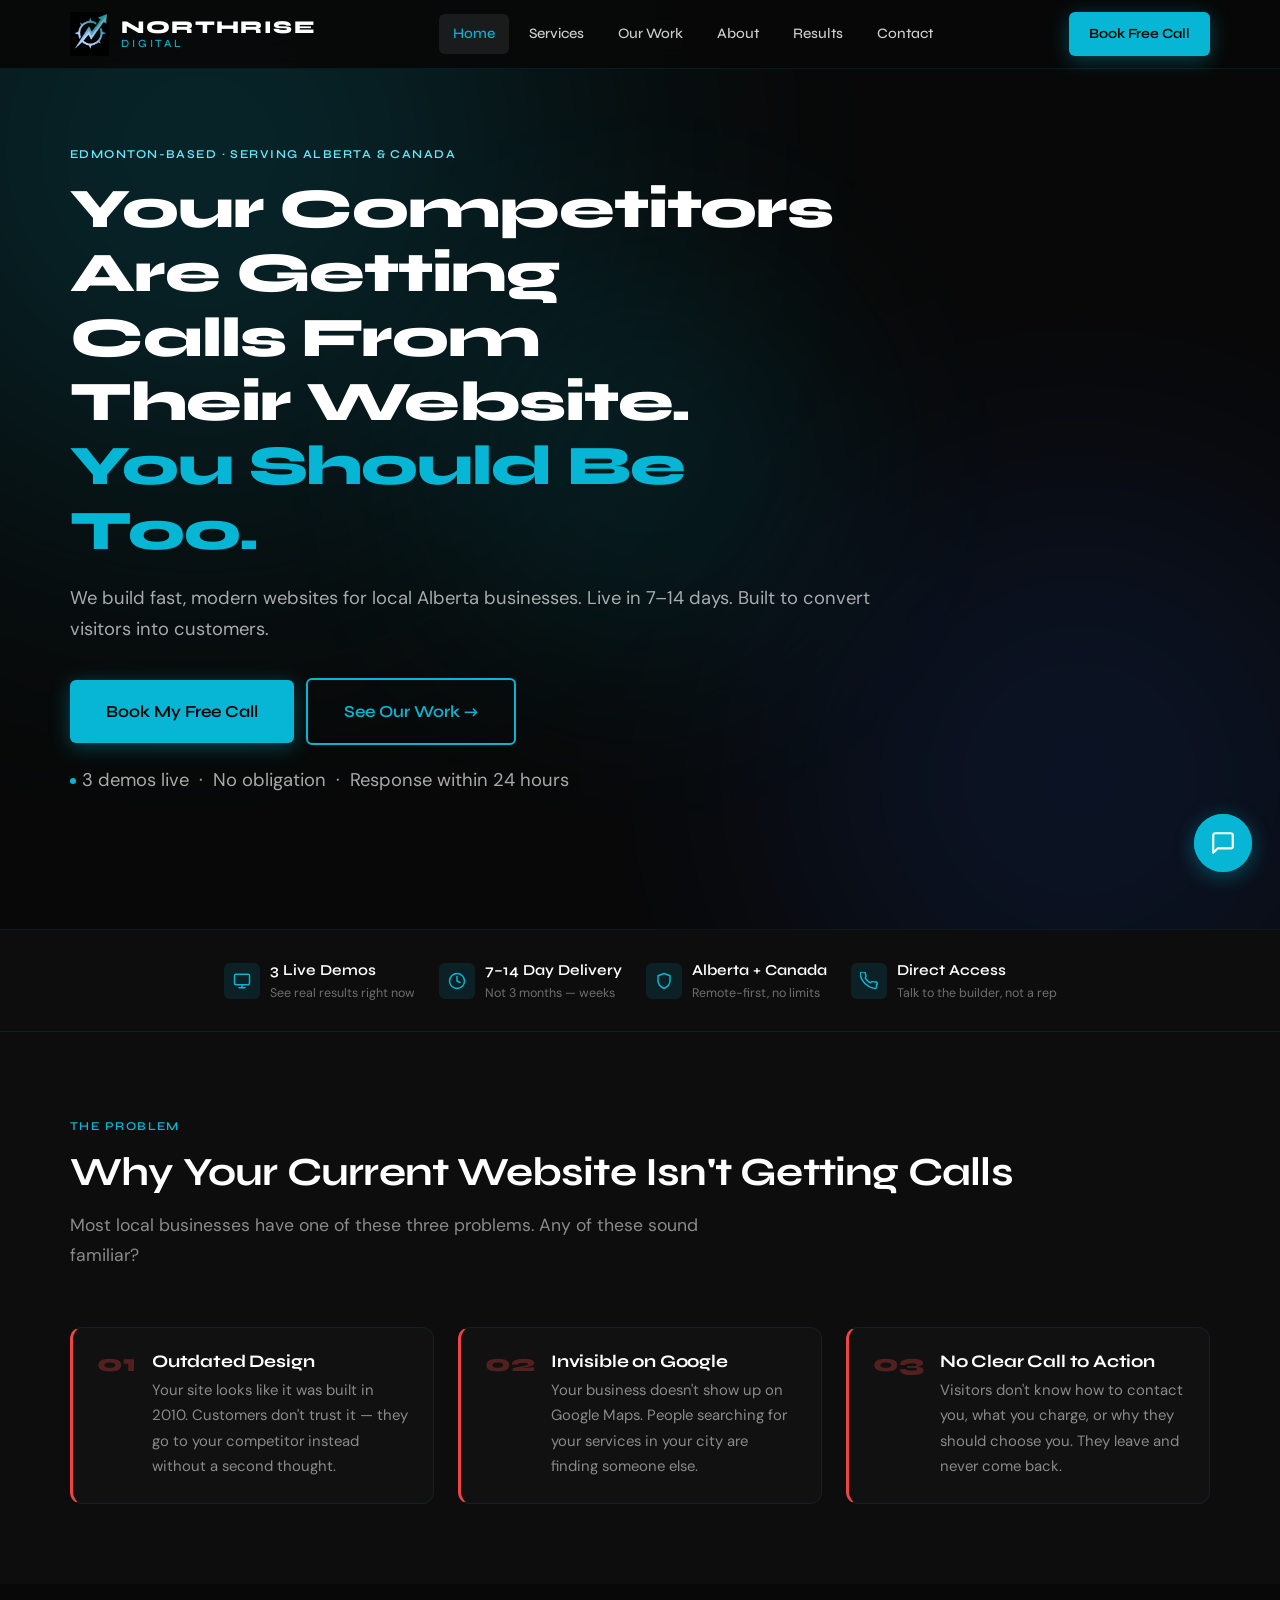
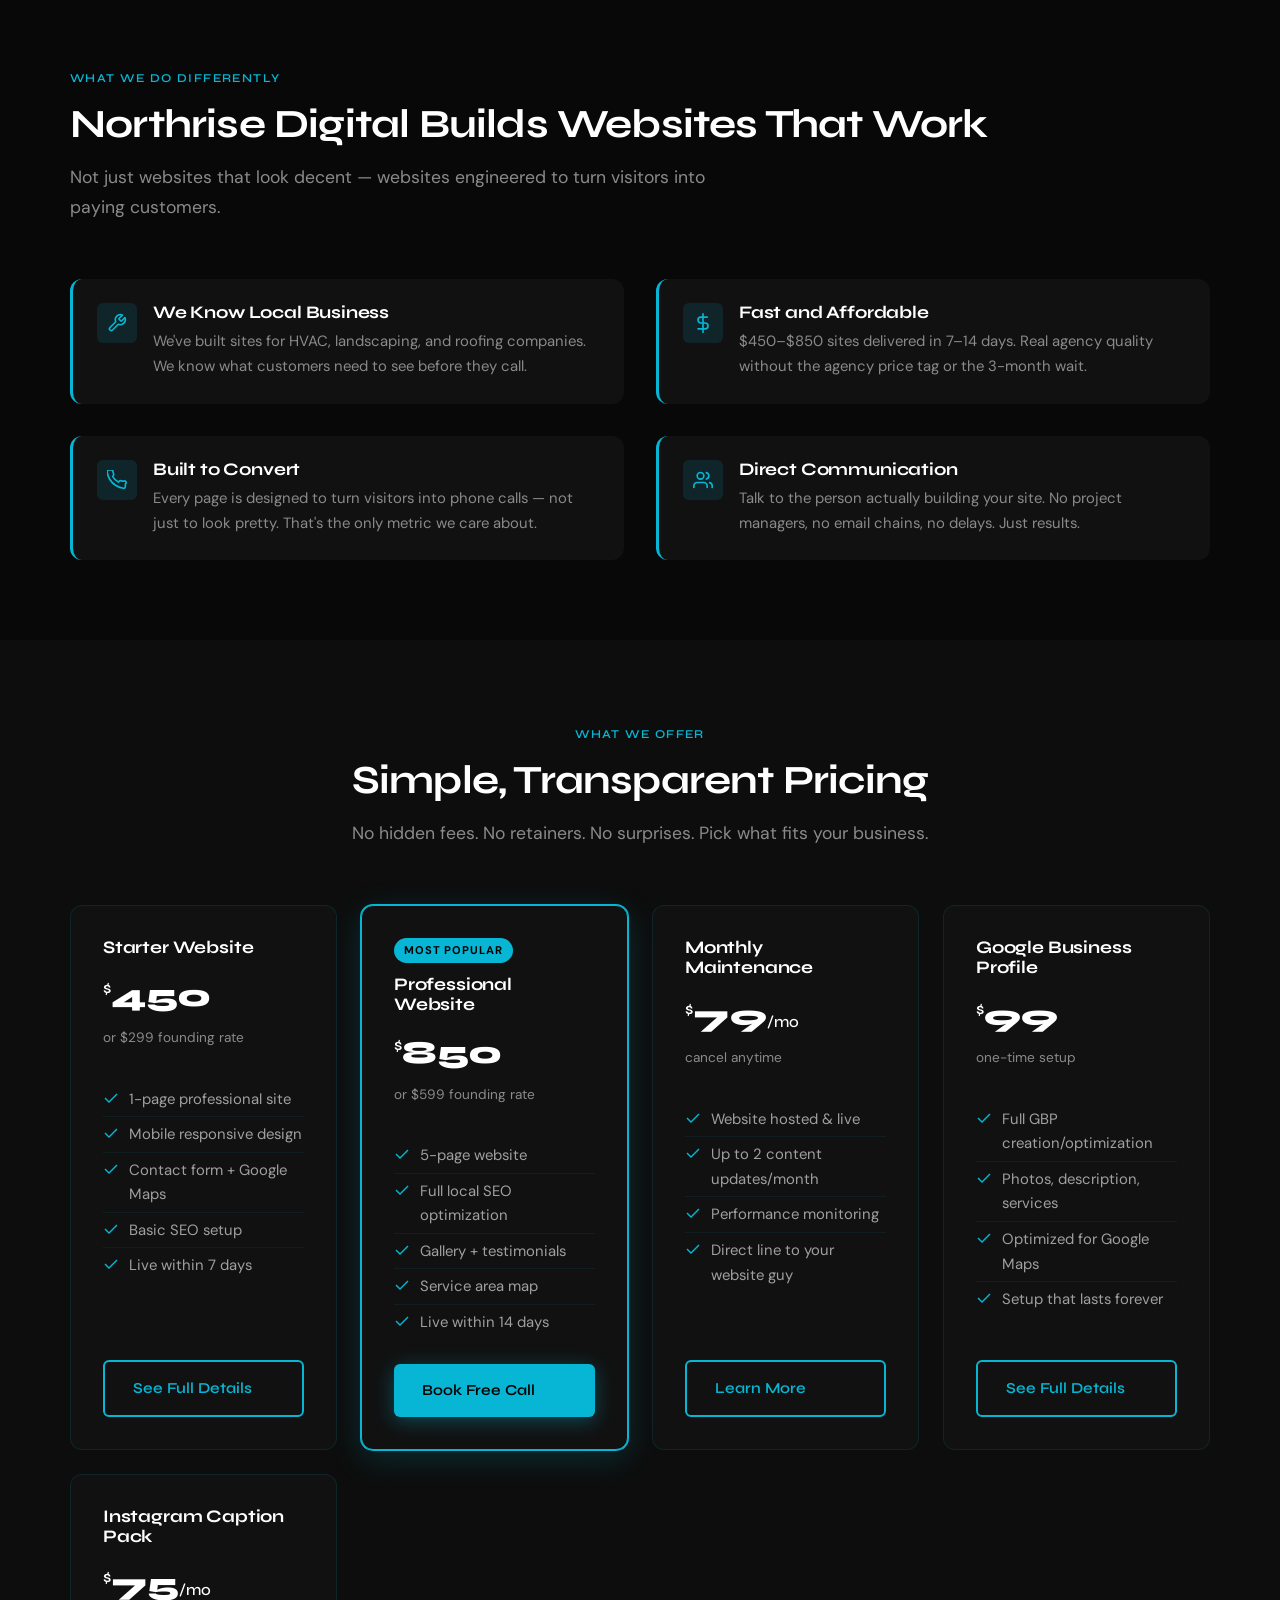
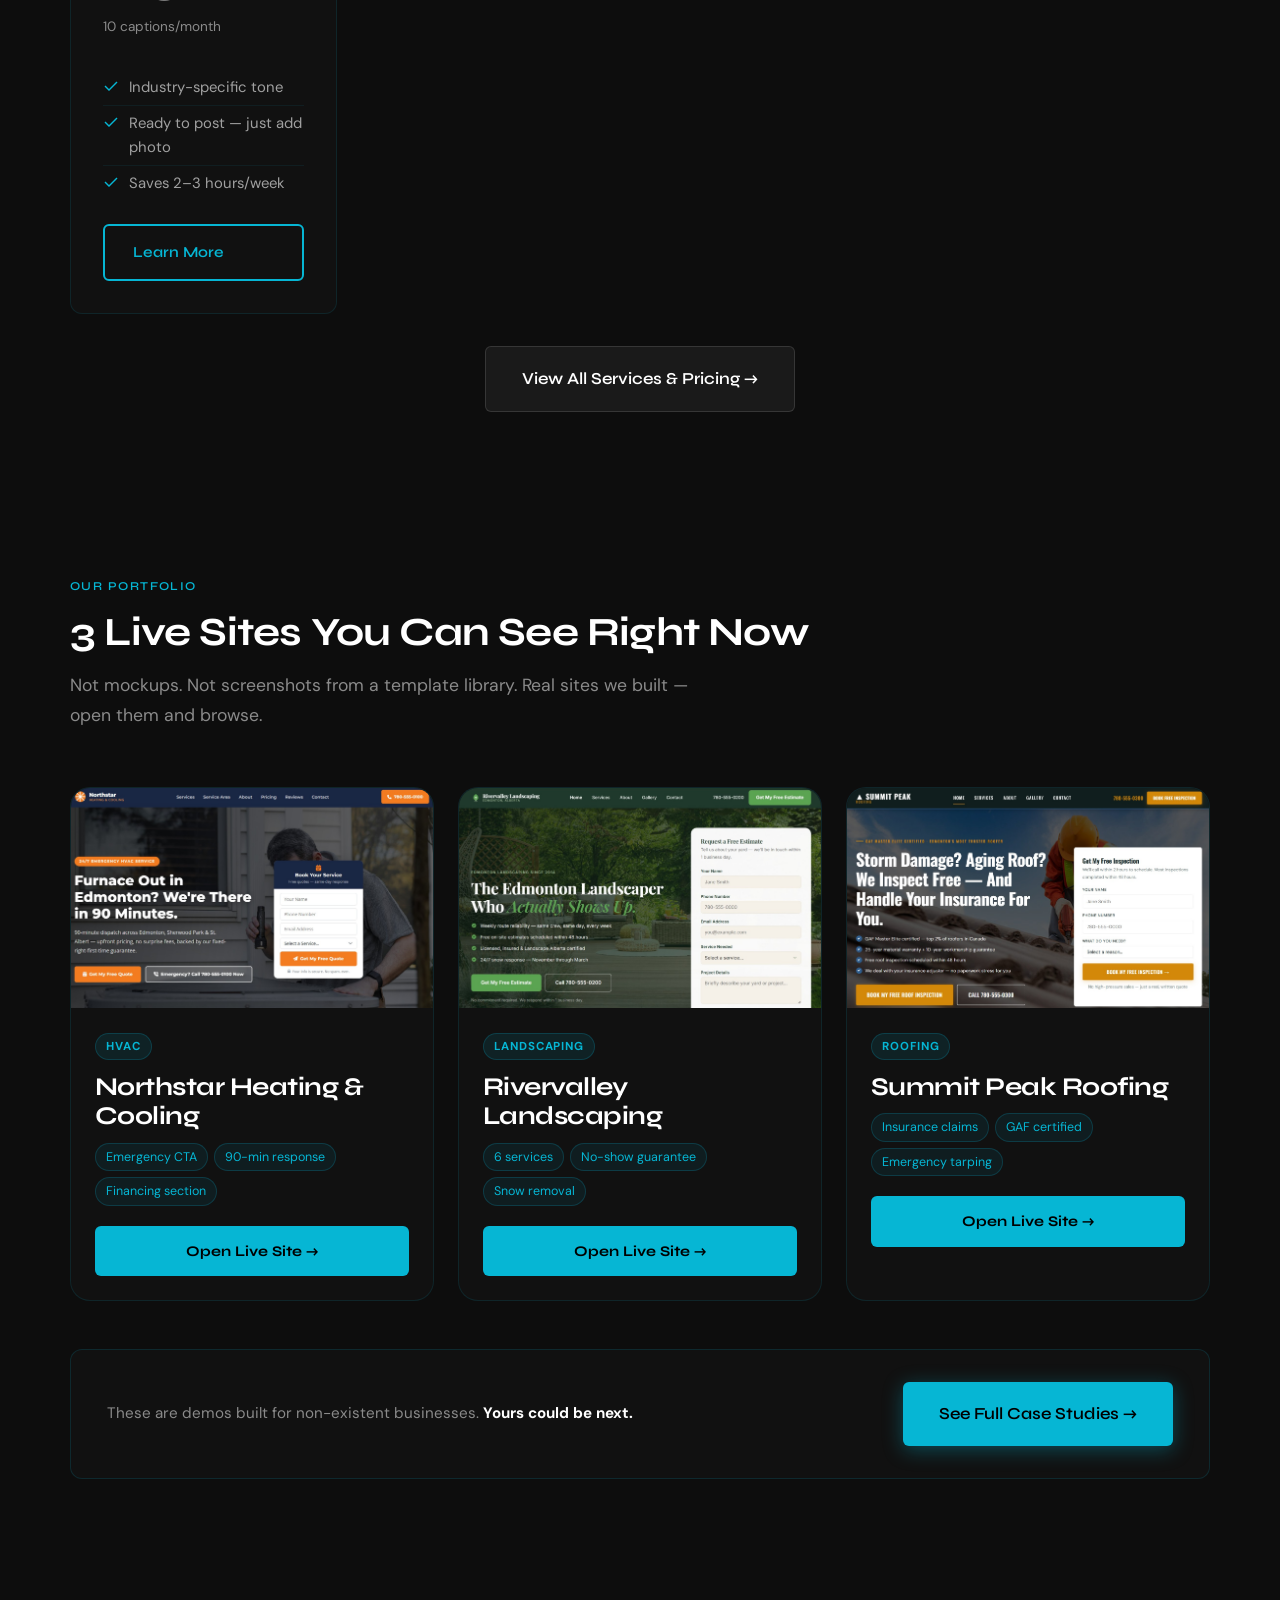
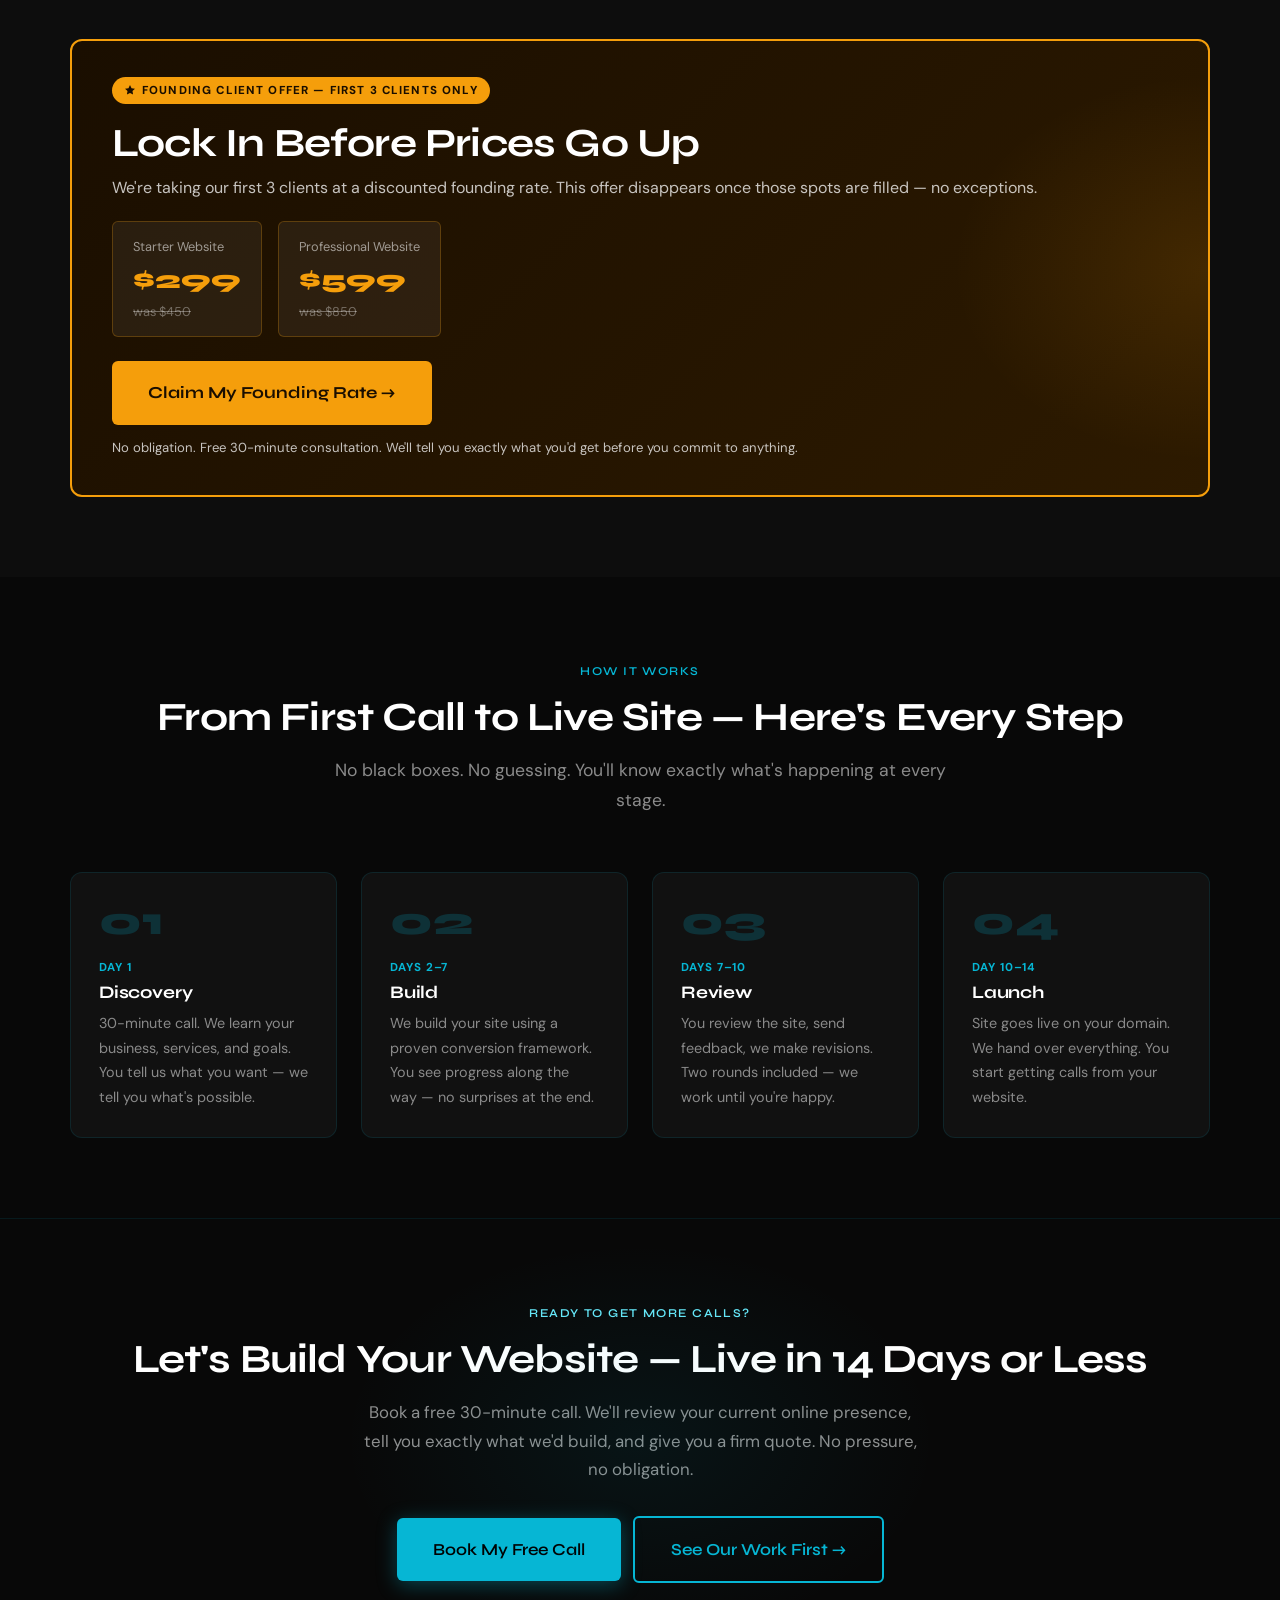
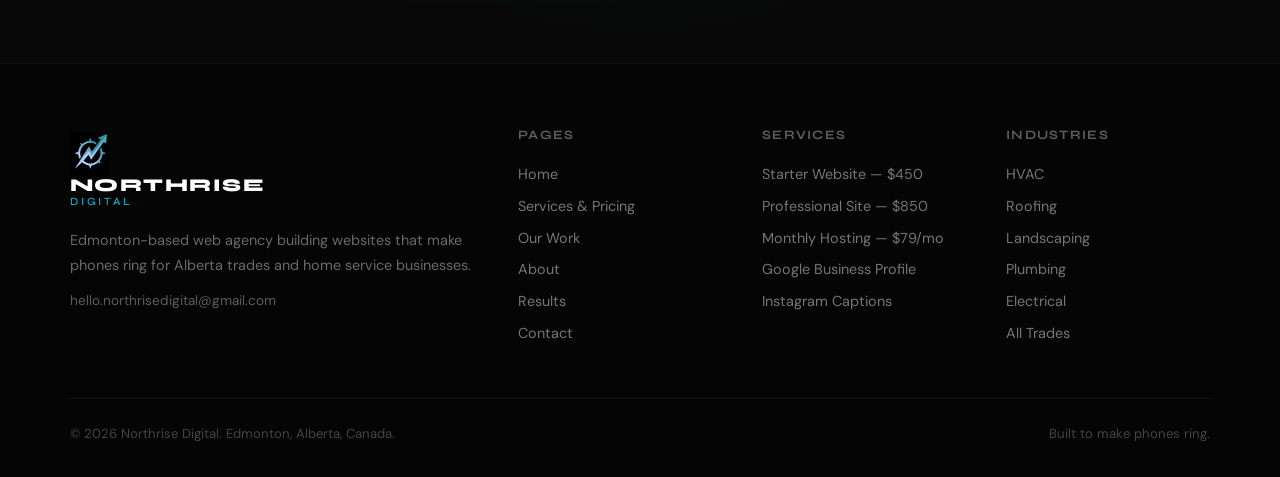
==== commit a9d14ed0: "Replace all iframes with screenshots - permanent fix" ====
--- a/index.html
+++ b/index.html
@@ -323,13 +323,7 @@
     </div>
     <div class="grid-3">
       <div class="work-card fade-up fade-up-delay-1">
-        <iframe
-          class="work-card__preview"
-          src="https://demo-hvac-northstar.vercel.app/"
-          title="Northstar Heating &amp; Cooling HVAC website"
-          loading="lazy"
-          sandbox="allow-scripts allow-same-origin"
-        ></iframe>
+        <img src="images/preview-hvac.jpg" alt="Northstar Heating and Cooling website preview" class="work-card__preview">
         <div class="work-card__body">
           <span class="work-card__tag">HVAC</span>
           <h3>Northstar Heating &amp; Cooling</h3>
@@ -342,13 +336,7 @@
         </div>
       </div>
       <div class="work-card fade-up fade-up-delay-2">
-        <iframe
-          class="work-card__preview"
-          src="https://demo-landscaping-rivervalley.vercel.app/"
-          title="Rivervalley Landscaping website"
-          loading="lazy"
-          sandbox="allow-scripts allow-same-origin"
-        ></iframe>
+        <img src="images/preview-landscaping.jpg" alt="Rivervalley Landscaping website preview" class="work-card__preview">
         <div class="work-card__body">
           <span class="work-card__tag">Landscaping</span>
           <h3>Rivervalley Landscaping</h3>
@@ -361,13 +349,7 @@
         </div>
       </div>
       <div class="work-card fade-up fade-up-delay-3">
-        <iframe
-          class="work-card__preview"
-          src="https://demo-roofing-summitpeak.vercel.app/"
-          title="Summit Peak Roofing website"
-          loading="lazy"
-          sandbox="allow-scripts allow-same-origin"
-        ></iframe>
+        <img src="images/preview-roofing.jpg" alt="Summit Peak Roofing website preview" class="work-card__preview">
         <div class="work-card__body">
           <span class="work-card__tag">Roofing</span>
           <h3>Summit Peak Roofing</h3>
--- a/style.css
+++ b/style.css
@@ -703,11 +703,10 @@
 .work-card:hover { transform: translateY(-6px); box-shadow: 0 0 0 1px rgba(6,182,212,.4), 0 12px 48px rgba(6,182,212,.18); border-color: rgba(6,182,212,.4); }
 .work-card__preview {
   width: 100%;
-  height: 300px;
-  border: none;
+  height: 220px;
+  object-fit: cover;
+  object-position: top;
   display: block;
-  pointer-events: none;
-  background: #0D0D0D;
 }
 .work-card__body { padding: 24px; }
 .work-card__tag {
@@ -775,8 +774,9 @@
   overflow: hidden;
   border: 1px solid rgba(255,255,255,0.1);
 }
-.browser-frame {
+.demo-preview-img {
   width: 100%;
+  height: auto;
   display: block;
 }
 @media (max-width: 768px) {
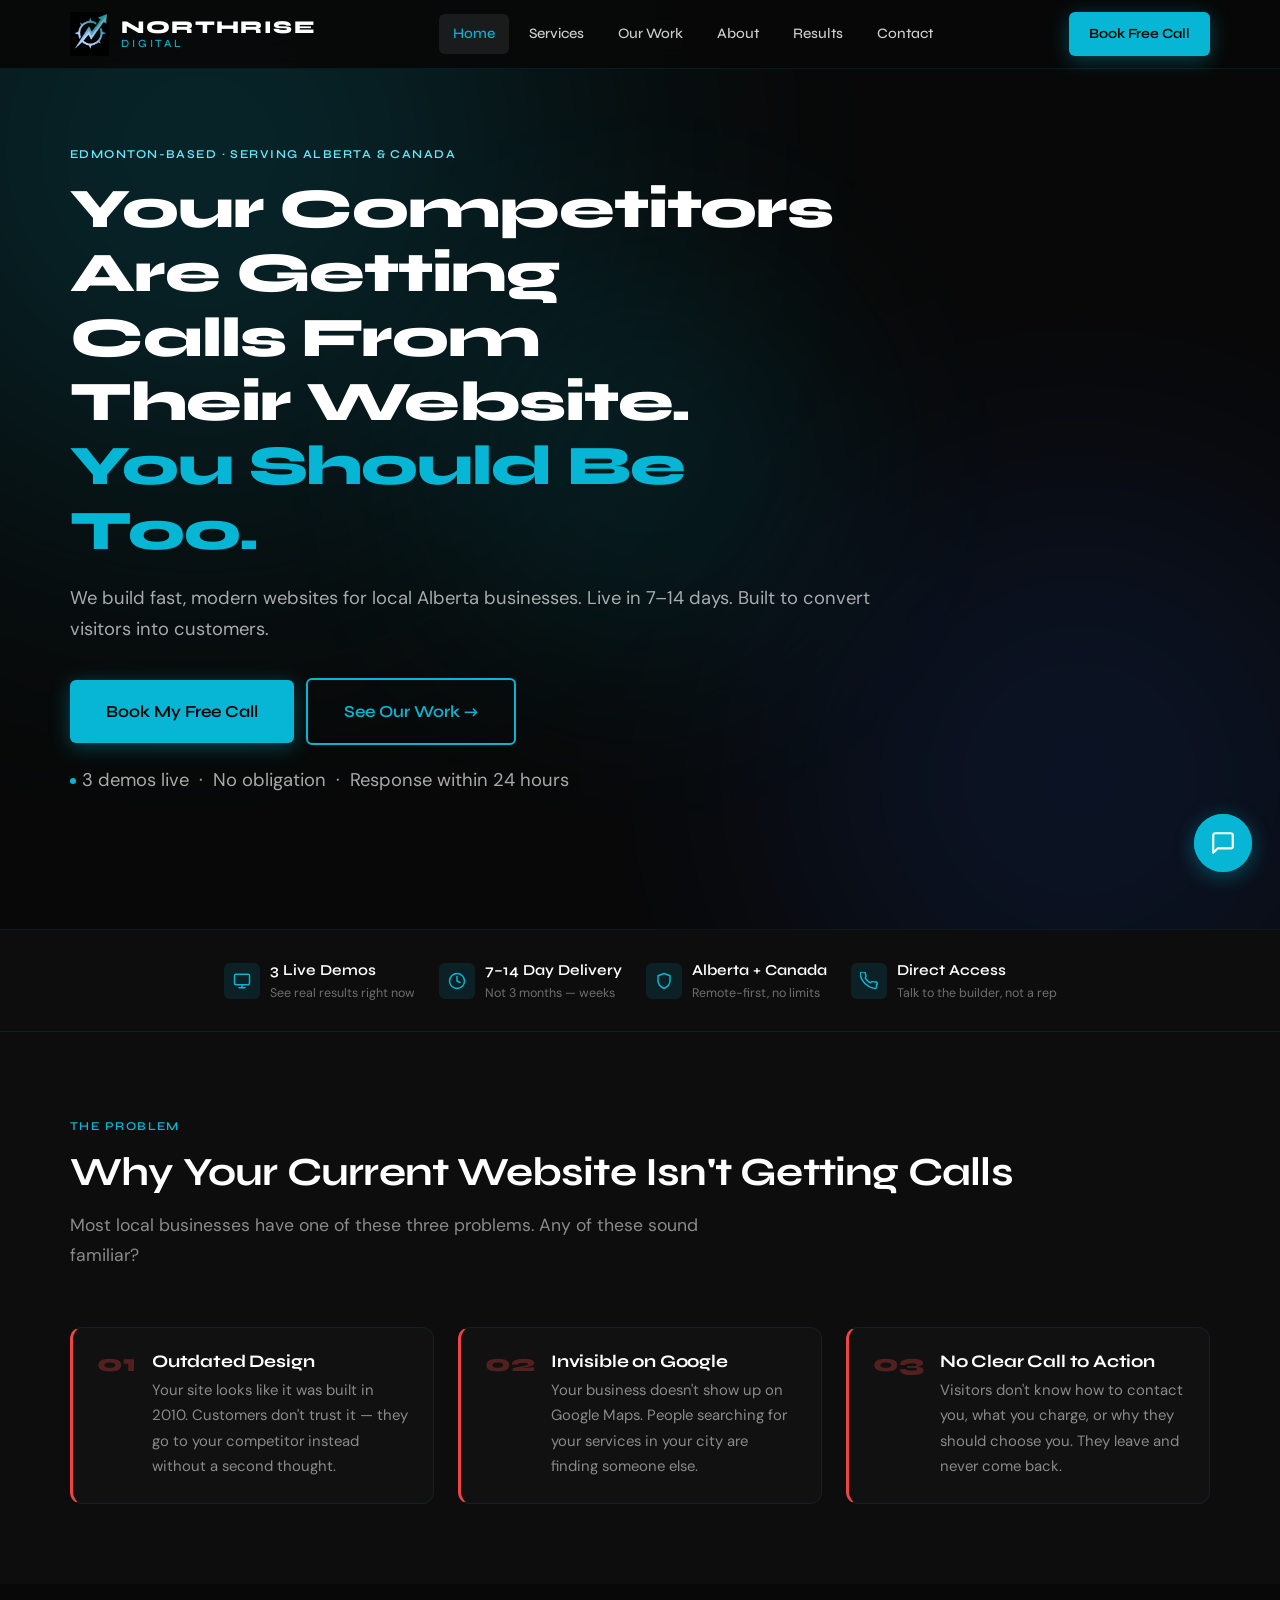
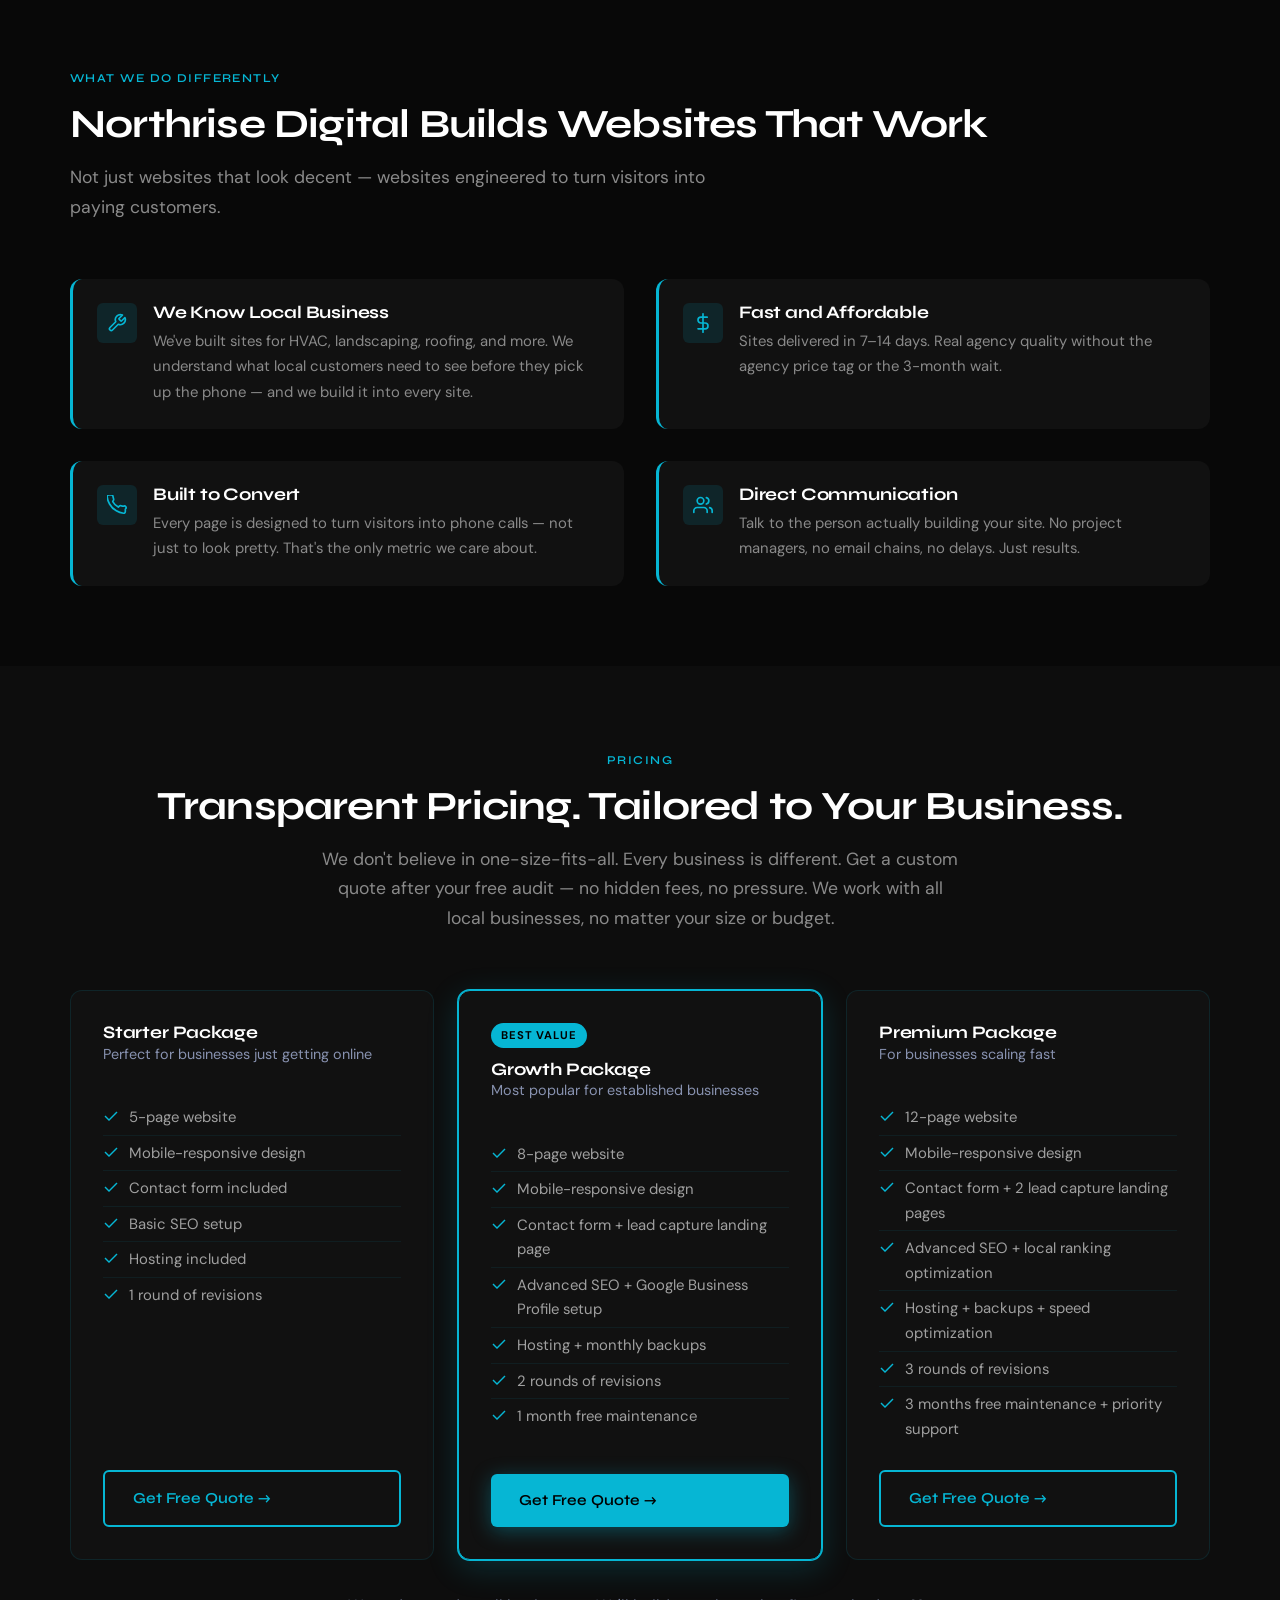
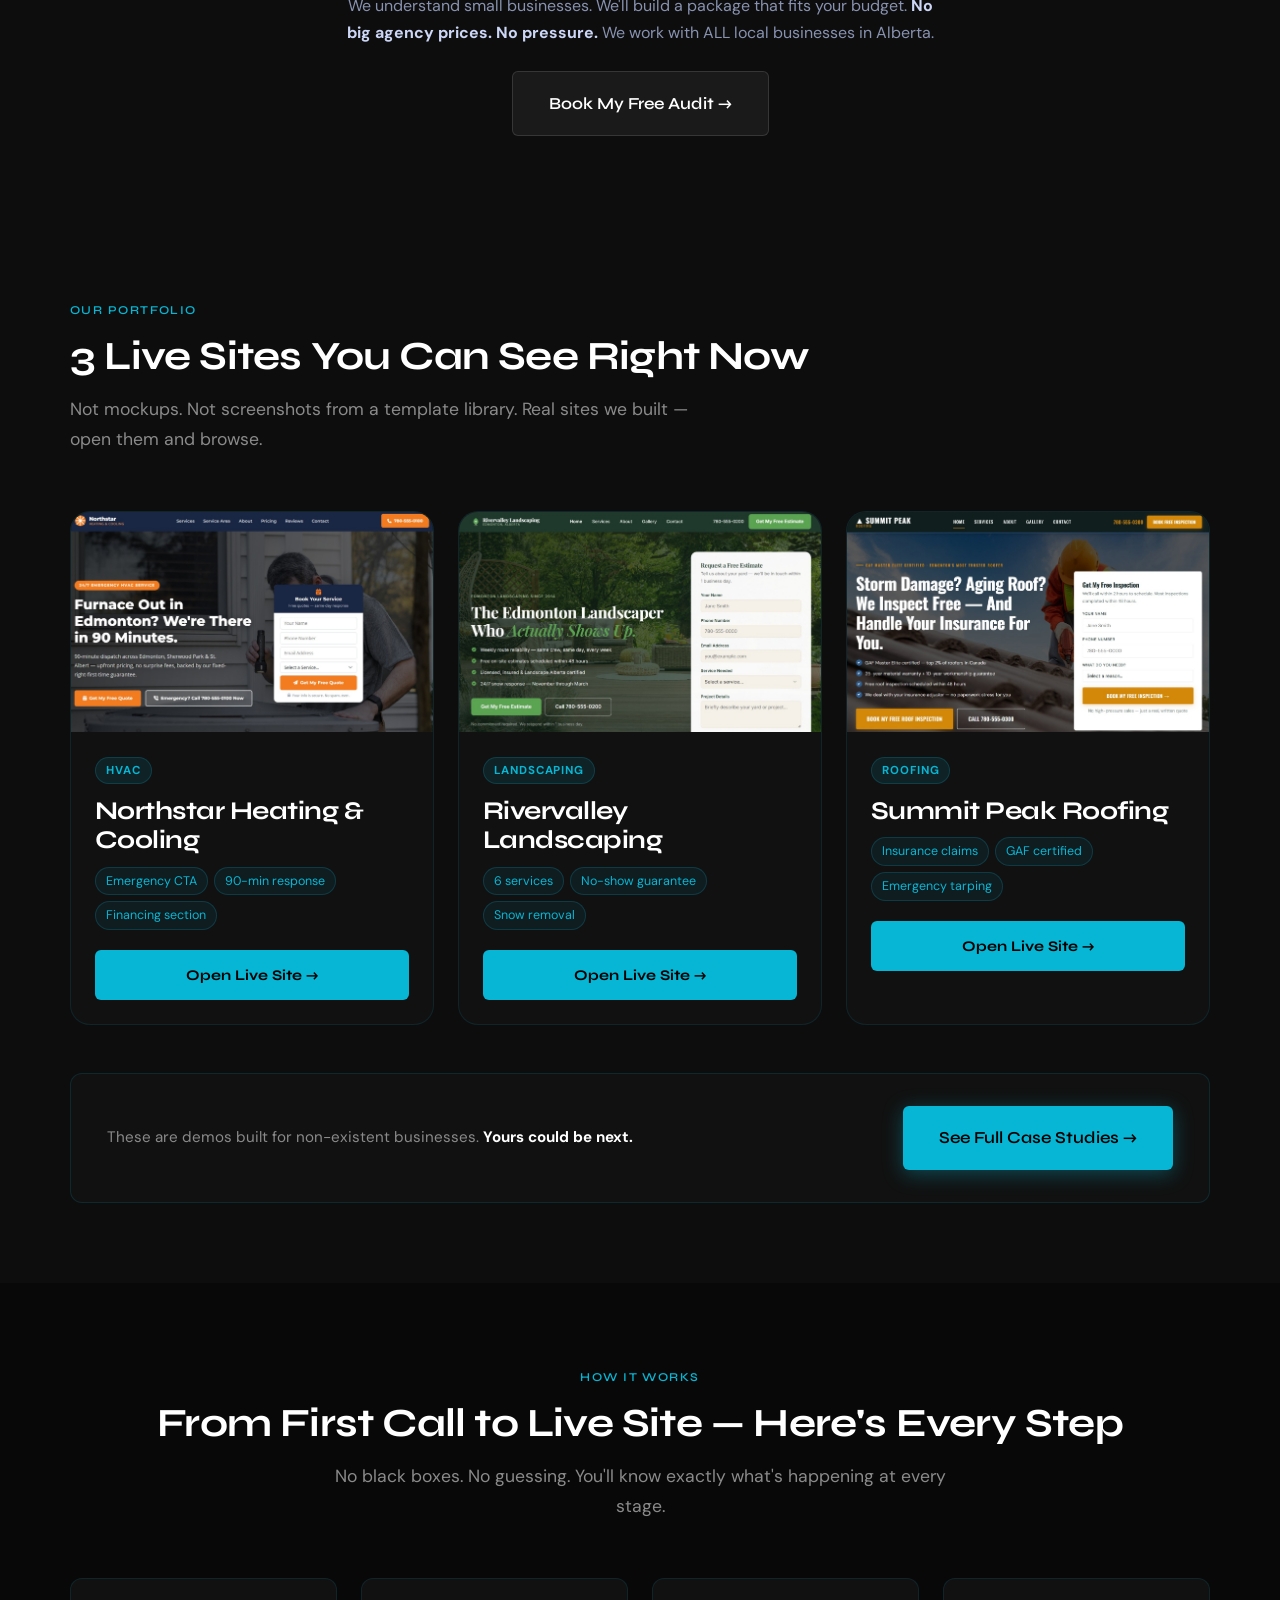
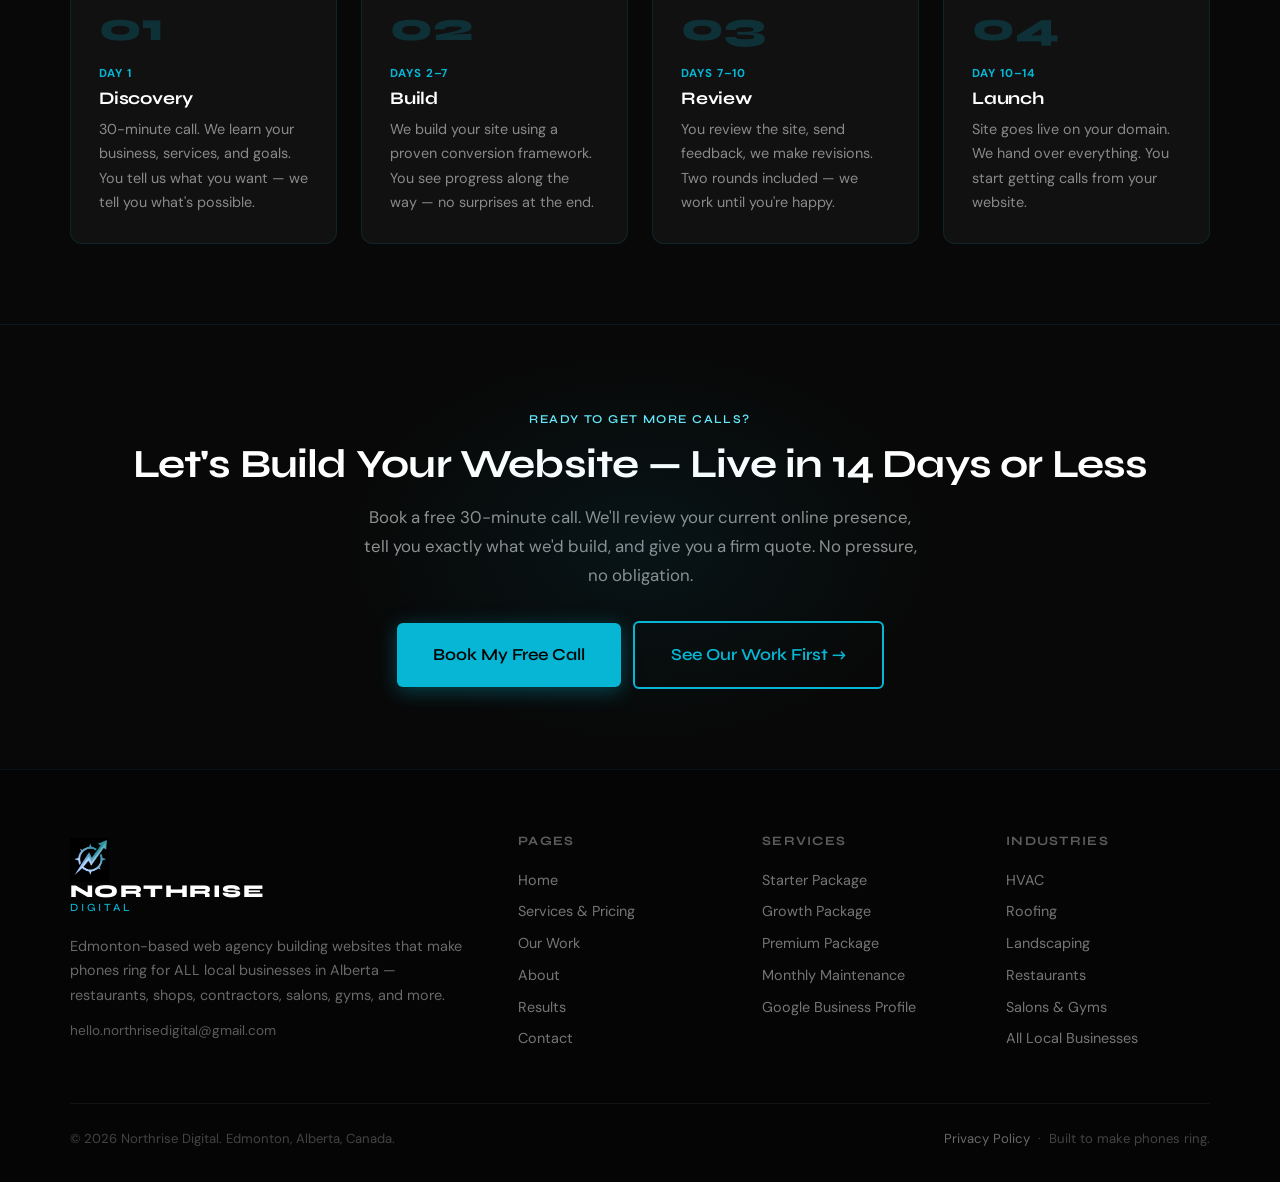
==== commit b1f6a68b: "Update agency site" ====
--- a/index.html
+++ b/index.html
@@ -3,21 +3,22 @@
 <head>
   <meta charset="UTF-8">
   <meta name="viewport" content="width=device-width, initial-scale=1.0">
-  <title>Web Design for Alberta Trades &amp; Home Service Businesses | Northrise Digital</title>
-  <meta name="description" content="Edmonton agency building websites for Alberta trades and home service businesses. Sites from $450, live in 7 days. HVAC, roofing, landscaping specialists.">
-  <meta name="keywords" content="web design Edmonton, web design Alberta, website for HVAC company, website for roofing company, trades website design, affordable website Edmonton">
-  <link rel="canonical" href="https://northrisedigital.ca/index.html">
+  <title>Affordable Web Design for Alberta Local Businesses | Northrise Digital</title>
+  <meta name="description" content="Edmonton web design agency building affordable websites for ALL local businesses in Alberta. Restaurants, shops, salons, gyms, contractors, dentists, realtors, and more. Free audit. Custom quote.">
+  <meta name="keywords" content="web design Edmonton, web design Alberta, affordable website design Alberta, local business website Edmonton, small business web design Canada">
+  <link rel="canonical" href="https://northrisedigital.ca/">
+  <link rel="icon" href="images/logo.png" type="image/png">
 
   <!-- Open Graph -->
   <meta property="og:type" content="website">
   <meta property="og:url" content="https://northrisedigital.ca/">
-  <meta property="og:title" content="Web Design for Alberta Trades &amp; Home Service Businesses | Northrise Digital">
-  <meta property="og:description" content="Edmonton agency building websites for Alberta trades and home service businesses. Sites from $450, live in 7 days.">
-  <meta property="og:image" content="https://northrisedigital.ca/og-image.png">
+  <meta property="og:title" content="Affordable Web Design for Alberta Local Businesses | Northrise Digital">
+  <meta property="og:description" content="Edmonton web design agency building affordable websites for ALL local businesses in Alberta. Free audit. Custom quote tailored to your budget.">
+  <meta property="og:image" content="https://northrisedigital.ca/images/logo.png">
   <!-- Twitter Card -->
   <meta name="twitter:card" content="summary_large_image">
   <meta name="twitter:title" content="Northrise Digital — Websites That Make Phones Ring">
-  <meta name="twitter:description" content="Edmonton-based web agency for Alberta trades. Sites from $450, live in 7 days.">
+  <meta name="twitter:description" content="Edmonton web design for ALL Alberta local businesses. Restaurants, salons, gyms, contractors, and more. Free audit. Custom quote.">
 
   <!-- Fonts -->
   <link rel="preconnect" href="https://fonts.googleapis.com">
@@ -31,7 +32,7 @@
     "@context": "https://schema.org",
     "@type": ["LocalBusiness", "ProfessionalService"],
     "name": "Northrise Digital",
-    "description": "Edmonton-based web design agency building websites for Alberta trades and home service businesses.",
+    "description": "Edmonton-based web design agency building affordable websites for ALL local businesses in Alberta — restaurants, shops, salons, gyms, contractors, dentists, realtors, and more.",
     "url": "https://northrisedigital.ca",
     "email": "hello.northrisedigital@gmail.com",
     "address": {
@@ -42,10 +43,19 @@
     },
     "areaServed": ["Edmonton", "Calgary", "Red Deer", "Lethbridge", "Medicine Hat", "Grande Prairie", "Fort McMurray", "Alberta", "Canada"],
     "serviceType": "Web Design",
-    "priceRange": "$450 – $850",
+    "priceRange": "Custom Quote",
     "foundingDate": "2026",
     "sameAs": []
   }
+  </script>
+  <!-- Google tag (gtag.js) -->
+  <script async src="https://www.googletagmanager.com/gtag/js?id=G-SGWLN5L944"></script>
+  <script>
+    window.dataLayer = window.dataLayer || [];
+    function gtag(){dataLayer.push(arguments);}
+    gtag('js', new Date());
+
+    gtag('config', 'G-SGWLN5L944');
   </script>
 </head>
 <body>
@@ -201,7 +211,7 @@
         </div>
         <div>
           <h4>We Know Local Business</h4>
-          <p>We've built sites for HVAC, landscaping, and roofing companies. We know what customers need to see before they call.</p>
+          <p>We've built sites for HVAC, landscaping, roofing, and more. We understand what local customers need to see before they pick up the phone — and we build it into every site.</p>
         </div>
       </div>
       <div class="solution-card">
@@ -210,7 +220,7 @@
         </div>
         <div>
           <h4>Fast and Affordable</h4>
-          <p>$450–$850 sites delivered in 7–14 days. Real agency quality without the agency price tag or the 3-month wait.</p>
+          <p>Sites delivered in 7–14 days. Real agency quality without the agency price tag or the 3-month wait.</p>
         </div>
       </div>
       <div class="solution-card">
@@ -235,80 +245,61 @@
   </div>
 </section>
 
-<!-- ===== SERVICES OVERVIEW ===== -->
-<section class="section section--light" aria-labelledby="services-heading">
+<!-- ===== PRICING OVERVIEW ===== -->
+<section class="section section--light" aria-labelledby="pricing-heading">
   <div class="container">
     <div class="section-header text-center fade-up">
-      <span class="eyebrow">What We Offer</span>
-      <h2 id="services-heading">Simple, Transparent Pricing</h2>
-      <p>No hidden fees. No retainers. No surprises. Pick what fits your business.</p>
-    </div>
-    <div class="grid-3" style="grid-template-columns: repeat(auto-fit, minmax(240px, 1fr));">
-      <div class="service-card">
-        <h4>Starter Website</h4>
-        <div class="service-card__price"><sup>$</sup>450</div>
-        <div class="service-card__price-note">or $299 founding rate</div>
-        <ul class="service-card__features">
-          <li>1-page professional site</li>
-          <li>Mobile responsive design</li>
-          <li>Contact form + Google Maps</li>
-          <li>Basic SEO setup</li>
-          <li>Live within 7 days</li>
-        </ul>
-        <a href="services.html" class="btn btn-outline">See Full Details</a>
-      </div>
-      <div class="service-card service-card--featured">
-        <span class="service-card__badge">Most Popular</span>
-        <h4>Professional Website</h4>
-        <div class="service-card__price"><sup>$</sup>850</div>
-        <div class="service-card__price-note">or $599 founding rate</div>
+      <span class="eyebrow">Pricing</span>
+      <h2 id="pricing-heading">Transparent Pricing. Tailored to Your Business.</h2>
+      <p>We don't believe in one-size-fits-all. Every business is different. Get a custom quote after your free audit — no hidden fees, no pressure. We work with all local businesses, no matter your size or budget.</p>
+    </div>
+    <div class="grid-3 fade-up" style="grid-template-columns: repeat(auto-fit, minmax(260px, 1fr));">
+      <div class="service-card fade-up fade-up-delay-1">
+        <h4>Starter Package</h4>
+        <p style="font-size:.9rem;color:#8892B0;margin-bottom:1.2rem;line-height:1.5">Perfect for businesses just getting online</p>
         <ul class="service-card__features">
           <li>5-page website</li>
-          <li>Full local SEO optimization</li>
-          <li>Gallery + testimonials</li>
-          <li>Service area map</li>
-          <li>Live within 14 days</li>
+          <li>Mobile-responsive design</li>
+          <li>Contact form included</li>
+          <li>Basic SEO setup</li>
+          <li>Hosting included</li>
+          <li>1 round of revisions</li>
         </ul>
-        <a href="contact.html" class="btn btn-primary">Book Free Call</a>
-      </div>
-      <div class="service-card">
-        <h4>Monthly Maintenance</h4>
-        <div class="service-card__price"><sup>$</sup>79<span style="font-size:1rem;font-weight:500">/mo</span></div>
-        <div class="service-card__price-note">cancel anytime</div>
+        <a href="contact.html" class="btn btn-outline">Get Free Quote →</a>
+      </div>
+      <div class="service-card service-card--featured fade-up fade-up-delay-2">
+        <span class="service-card__badge">Best Value</span>
+        <h4>Growth Package</h4>
+        <p style="font-size:.9rem;color:#8892B0;margin-bottom:1.2rem;line-height:1.5">Most popular for established businesses</p>
         <ul class="service-card__features">
-          <li>Website hosted &amp; live</li>
-          <li>Up to 2 content updates/month</li>
-          <li>Performance monitoring</li>
-          <li>Direct line to your website guy</li>
+          <li>8-page website</li>
+          <li>Mobile-responsive design</li>
+          <li>Contact form + lead capture landing page</li>
+          <li>Advanced SEO + Google Business Profile setup</li>
+          <li>Hosting + monthly backups</li>
+          <li>2 rounds of revisions</li>
+          <li>1 month free maintenance</li>
         </ul>
-        <a href="services.html" class="btn btn-outline">Learn More</a>
-      </div>
-      <div class="service-card">
-        <h4>Google Business Profile</h4>
-        <div class="service-card__price"><sup>$</sup>99</div>
-        <div class="service-card__price-note">one-time setup</div>
+        <a href="contact.html" class="btn btn-primary">Get Free Quote →</a>
+      </div>
+      <div class="service-card fade-up fade-up-delay-3">
+        <h4>Premium Package</h4>
+        <p style="font-size:.9rem;color:#8892B0;margin-bottom:1.2rem;line-height:1.5">For businesses scaling fast</p>
         <ul class="service-card__features">
-          <li>Full GBP creation/optimization</li>
-          <li>Photos, description, services</li>
-          <li>Optimized for Google Maps</li>
-          <li>Setup that lasts forever</li>
+          <li>12-page website</li>
+          <li>Mobile-responsive design</li>
+          <li>Contact form + 2 lead capture landing pages</li>
+          <li>Advanced SEO + local ranking optimization</li>
+          <li>Hosting + backups + speed optimization</li>
+          <li>3 rounds of revisions</li>
+          <li>3 months free maintenance + priority support</li>
         </ul>
-        <a href="services.html" class="btn btn-outline">See Full Details</a>
-      </div>
-      <div class="service-card">
-        <h4>Instagram Caption Pack</h4>
-        <div class="service-card__price"><sup>$</sup>75<span style="font-size:1rem;font-weight:500">/mo</span></div>
-        <div class="service-card__price-note">10 captions/month</div>
-        <ul class="service-card__features">
-          <li>Industry-specific tone</li>
-          <li>Ready to post — just add photo</li>
-          <li>Saves 2–3 hours/week</li>
-        </ul>
-        <a href="services.html" class="btn btn-outline">Learn More</a>
-      </div>
-    </div>
-    <div class="text-center mt-32">
-      <a href="services.html" class="btn btn-navy btn-lg">View All Services &amp; Pricing →</a>
+        <a href="contact.html" class="btn btn-outline">Get Free Quote →</a>
+      </div>
+    </div>
+    <div class="text-center mt-32 fade-up">
+      <p style="color:#8892B0;max-width:600px;margin:0 auto 24px;line-height:1.7">We understand small businesses. We'll build a package that fits your budget. <strong style="color:#CCD6F6">No big agency prices. No pressure.</strong> We work with ALL local businesses in Alberta.</p>
+      <a href="contact.html" class="btn btn-navy btn-lg">Book My Free Audit →</a>
     </div>
   </div>
 </section>
@@ -323,7 +314,7 @@
     </div>
     <div class="grid-3">
       <div class="work-card fade-up fade-up-delay-1">
-        <img src="images/preview-hvac.jpg" alt="Northstar Heating and Cooling website preview" class="work-card__preview">
+        <img src="images/preview-hvac.jpg" alt="Northstar Heating and Cooling website preview" class="work-card__preview" loading="lazy">
         <div class="work-card__body">
           <span class="work-card__tag">HVAC</span>
           <h3>Northstar Heating &amp; Cooling</h3>
@@ -336,7 +327,7 @@
         </div>
       </div>
       <div class="work-card fade-up fade-up-delay-2">
-        <img src="images/preview-landscaping.jpg" alt="Rivervalley Landscaping website preview" class="work-card__preview">
+        <img src="images/preview-landscaping.jpg" alt="Rivervalley Landscaping website preview" class="work-card__preview" loading="lazy">
         <div class="work-card__body">
           <span class="work-card__tag">Landscaping</span>
           <h3>Rivervalley Landscaping</h3>
@@ -349,7 +340,7 @@
         </div>
       </div>
       <div class="work-card fade-up fade-up-delay-3">
-        <img src="images/preview-roofing.jpg" alt="Summit Peak Roofing website preview" class="work-card__preview">
+        <img src="images/preview-roofing.jpg" alt="Summit Peak Roofing website preview" class="work-card__preview" loading="lazy">
         <div class="work-card__body">
           <span class="work-card__tag">Roofing</span>
           <h3>Summit Peak Roofing</h3>
@@ -369,33 +360,6 @@
   </div>
 </section>
 
-<!-- ===== FOUNDING OFFER ===== -->
-<section class="section section--light" aria-labelledby="founding-heading">
-  <div class="container">
-    <div class="founding-banner">
-      <div class="founding-banner__tag">
-        <svg width="12" height="12" viewBox="0 0 24 24" fill="currentColor"><path d="M12 2l3.09 6.26L22 9.27l-5 4.87 1.18 6.88L12 17.77l-6.18 3.25L7 14.14 2 9.27l6.91-1.01L12 2z"/></svg>
-        Founding Client Offer — First 3 Clients Only
-      </div>
-      <h2 id="founding-heading">Lock In Before Prices Go Up</h2>
-      <p>We're taking our first 3 clients at a discounted founding rate. This offer disappears once those spots are filled — no exceptions.</p>
-      <div class="founding-prices">
-        <div class="founding-price">
-          <div class="founding-price__label">Starter Website</div>
-          <div class="founding-price__amount">$299</div>
-          <div class="founding-price__was">was $450</div>
-        </div>
-        <div class="founding-price">
-          <div class="founding-price__label">Professional Website</div>
-          <div class="founding-price__amount">$599</div>
-          <div class="founding-price__was">was $850</div>
-        </div>
-      </div>
-      <a href="contact.html" class="btn btn-gold btn-lg">Claim My Founding Rate →</a>
-      <p class="founding-banner__note">No obligation. Free 30-minute consultation. We'll tell you exactly what you'd get before you commit to anything.</p>
-    </div>
-  </div>
-</section>
 
 <!-- ===== PROCESS ===== -->
 <section class="section" aria-labelledby="process-heading">
@@ -460,7 +424,7 @@
             <span class="logo-sub">DIGITAL</span>
           </div>
         </a>
-        <p>Edmonton-based web agency building websites that make phones ring for Alberta trades and home service businesses.</p>
+        <p>Edmonton-based web agency building websites that make phones ring for ALL local businesses in Alberta — restaurants, shops, contractors, salons, gyms, and more.</p>
         <p style="margin-top:12px;font-size:.85rem;color:rgba(255,255,255,.35)">hello.northrisedigital@gmail.com</p>
       </div>
       <div class="footer-col">
@@ -474,25 +438,25 @@
       </div>
       <div class="footer-col">
         <h4>Services</h4>
-        <a href="services.html#starter">Starter Website — $450</a>
-        <a href="services.html#professional">Professional Site — $850</a>
-        <a href="services.html#maintenance">Monthly Hosting — $79/mo</a>
+        <a href="services.html#starter">Starter Package</a>
+        <a href="services.html#professional">Growth Package</a>
+        <a href="services.html#premium">Premium Package</a>
+        <a href="services.html#maintenance">Monthly Maintenance</a>
         <a href="services.html#gbp">Google Business Profile</a>
-        <a href="services.html#instagram">Instagram Captions</a>
       </div>
       <div class="footer-col">
         <h4>Industries</h4>
         <a href="work.html">HVAC</a>
         <a href="work.html">Roofing</a>
         <a href="work.html">Landscaping</a>
-        <a href="services.html">Plumbing</a>
-        <a href="services.html">Electrical</a>
-        <a href="services.html">All Trades</a>
+        <a href="work.html">Restaurants</a>
+        <a href="work.html">Salons &amp; Gyms</a>
+        <a href="work.html">All Local Businesses</a>
       </div>
     </div>
     <div class="footer-bottom">
       <p>&copy; 2026 Northrise Digital. Edmonton, Alberta, Canada.</p>
-      <p>Built to make phones ring.</p>
+      <p><a href="privacy.html" style="color:rgba(255,255,255,.4);font-size:.82rem;">Privacy Policy</a> &nbsp;·&nbsp; Built to make phones ring.</p>
     </div>
   </div>
 </footer>
